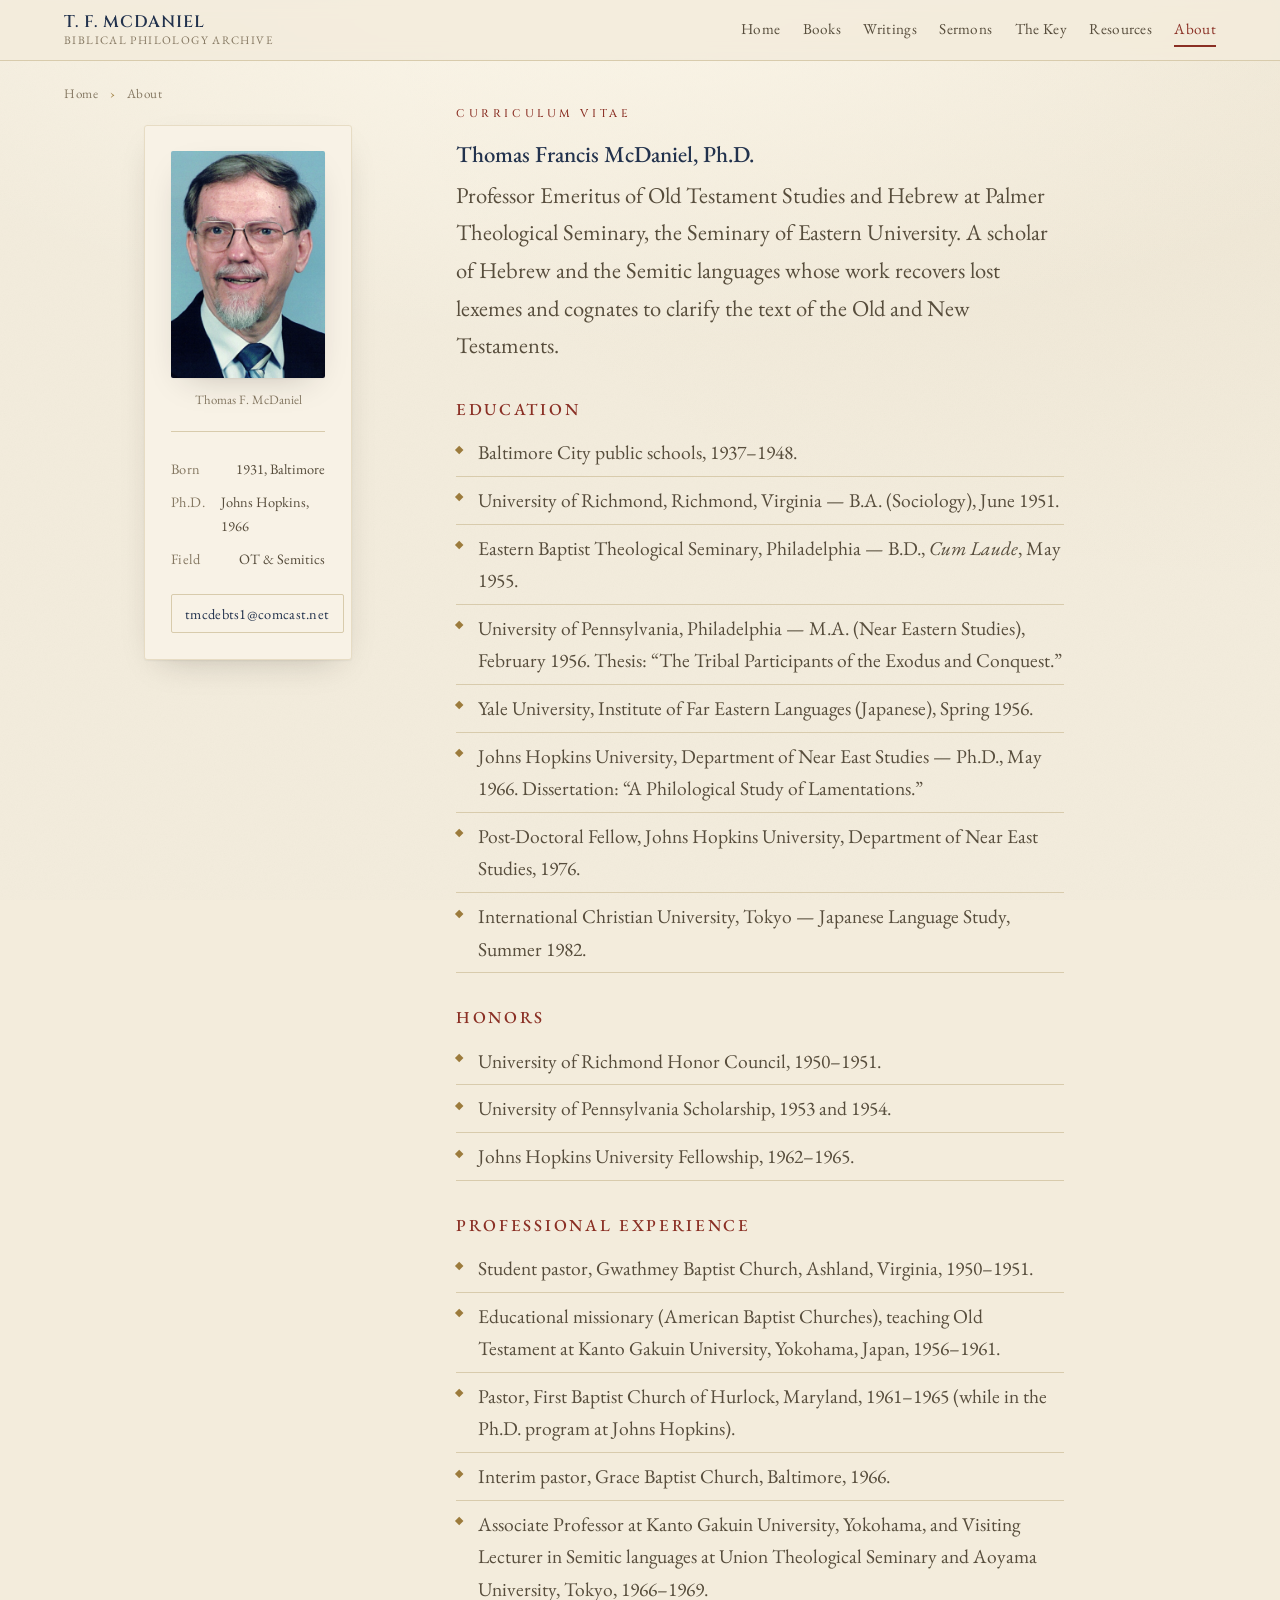
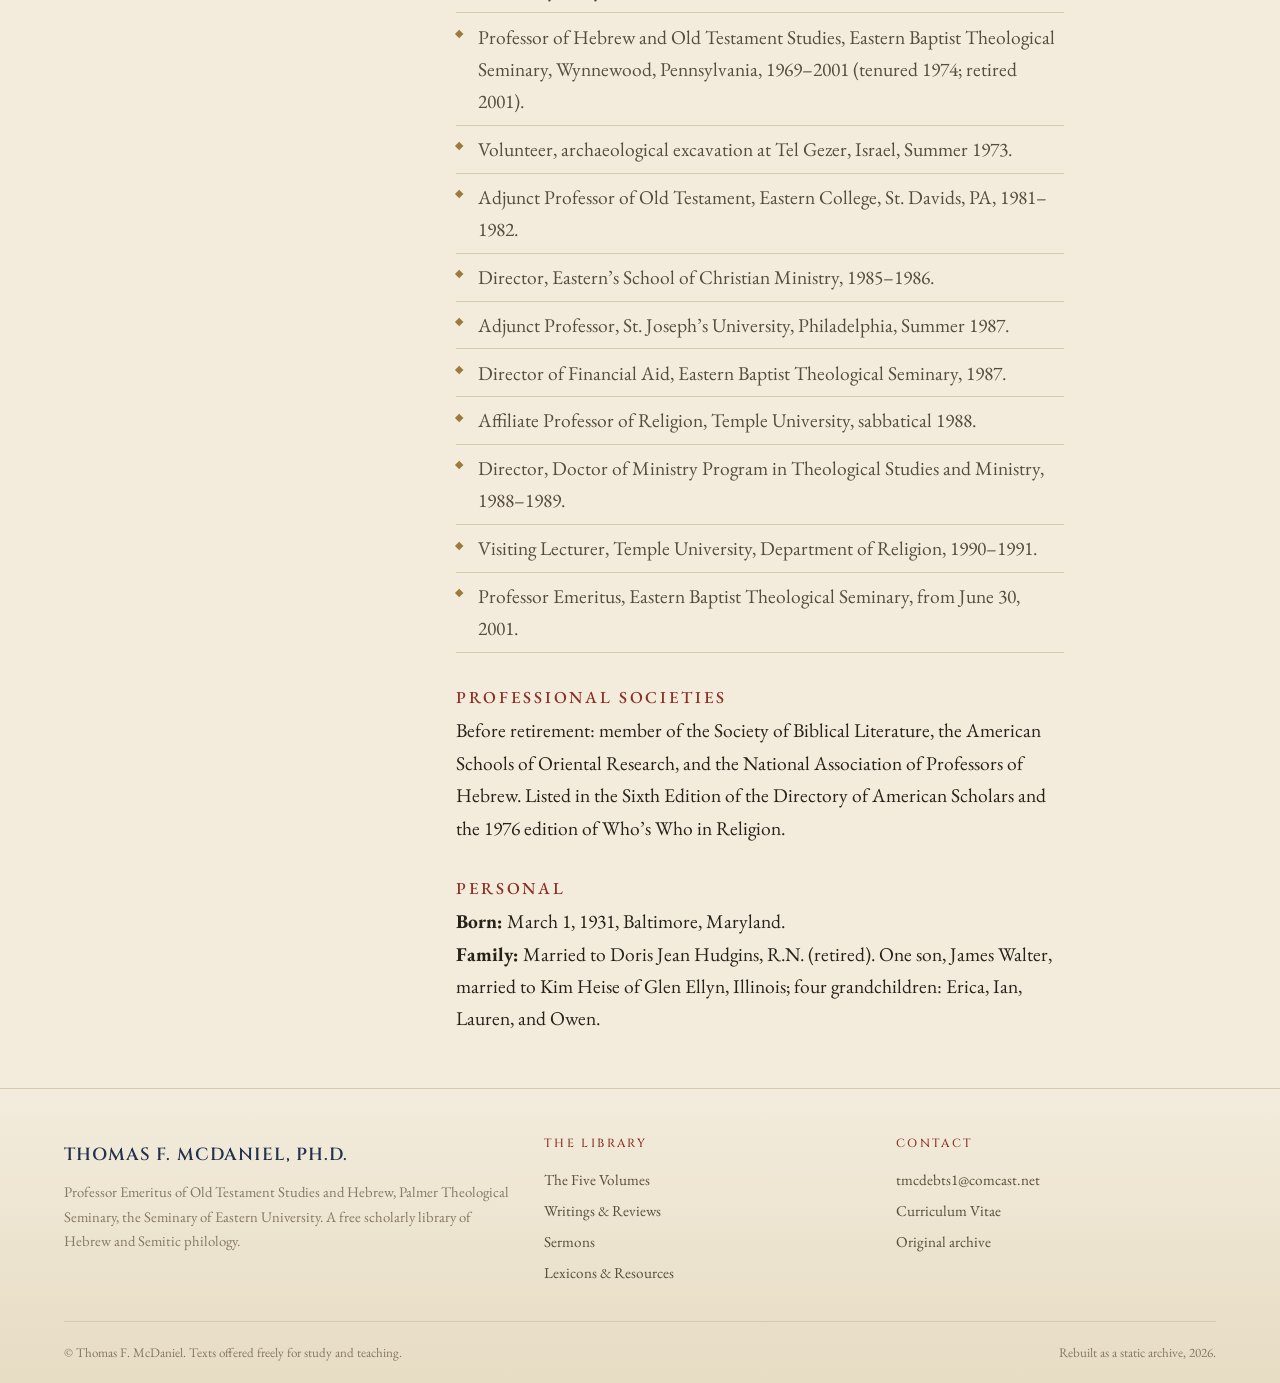
==== about/index.html @ 0de32535 "Rebuild the Thomas F. McDaniel archive as a static GitHub Pages site Clean, responsive, SEO-optimize" ====
<!DOCTYPE html>
<html lang="en">
<head>
  <meta charset="utf-8">
  <meta name="viewport" content="width=device-width, initial-scale=1">
  <title>About — Thomas F. McDaniel, Ph.D. (Curriculum Vitae)</title>
  <meta name="description" content="Curriculum vitae of Thomas F. McDaniel, Ph.D. (Johns Hopkins, 1966): Professor Emeritus of Old Testament and Hebrew at Palmer Theological Seminary; missionary in Japan; scholar of Semitic philology.">
  <meta name="author" content="Thomas F. McDaniel, Ph.D.">
  <link rel="canonical" href="https://werth-code.github.io/tmcdaniel/about/">
  <meta name="theme-color" content="#f3ecdc">
  <meta property="og:type" content="profile">
  <meta property="og:site_name" content="The Thomas F. McDaniel Archive">
  <meta property="og:title" content="About — Thomas F. McDaniel, Ph.D. (Curriculum Vitae)">
  <meta property="og:description" content="Curriculum vitae of Thomas F. McDaniel, Ph.D. (Johns Hopkins, 1966): Professor Emeritus of Old Testament and Hebrew at Palmer Theological Seminary; missionary in Japan; scholar of Semitic philology.">
  <meta property="og:url" content="https://werth-code.github.io/tmcdaniel/about/">
  <meta property="og:image" content="https://werth-code.github.io/tmcdaniel/assets/img/mcdaniel-1990.jpg">
  <meta name="twitter:card" content="summary_large_image">
  <meta name="twitter:title" content="About — Thomas F. McDaniel, Ph.D. (Curriculum Vitae)">
  <meta name="twitter:description" content="Curriculum vitae of Thomas F. McDaniel, Ph.D. (Johns Hopkins, 1966): Professor Emeritus of Old Testament and Hebrew at Palmer Theological Seminary; missionary in Japan; scholar of Semitic philology.">
  <meta name="twitter:image" content="https://werth-code.github.io/tmcdaniel/assets/img/mcdaniel-1990.jpg">
  <link rel="preconnect" href="https://fonts.googleapis.com">
  <link rel="preconnect" href="https://fonts.gstatic.com" crossorigin>
  <link rel="stylesheet" href="../assets/css/site.css">
  <script type="application/ld+json">{"@context":"https://schema.org","@type":"ProfilePage","mainEntity":{"@type":"Person","name":"Thomas F. McDaniel","honorificSuffix":"Ph.D.","jobTitle":"Professor Emeritus of Old Testament Studies and Hebrew","birthDate":"1931-03-01","birthPlace":"Baltimore, Maryland","alumniOf":["University of Richmond","University of Pennsylvania","Johns Hopkins University","Eastern Baptist Theological Seminary"],"worksFor":{"@type":"CollegeOrUniversity","name":"Palmer Theological Seminary, the Seminary of Eastern University"},"knowsAbout":["Hebrew Bible","Old Testament philology","Semitic languages","Aramaic","Syriac","Arabic","Biblical interpretation"],"email":"mailto:tmcdebts1@comcast.net","url":"https://werth-code.github.io/tmcdaniel/about/"}}</script>
</head>
<body>
  <header class="masthead">
    <div class="wrap masthead__inner">
      <a class="brand" href="../">
        <span class="brand__name">T. F. McDaniel</span>
        <span class="brand__sub">Biblical Philology Archive</span>
      </a>
      <button class="nav__toggle" aria-expanded="false" aria-controls="nav" onclick="var n=document.getElementById('nav');var o=n.classList.toggle('open');this.setAttribute('aria-expanded',o)">Menu</button>
      <nav class="nav" id="nav" aria-label="Primary">
        <a href="../">Home</a>
        <a href="../books/">Books</a>
        <a href="../writings/">Writings</a>
        <a href="../sermons/">Sermons</a>
        <a href="../key/">The Key</a>
        <a href="../resources/">Resources</a>
        <a href="../about/" aria-current="page">About</a>
      </nav>
    </div>
  </header>
  <main id="main">
<nav class="wrap crumbs" aria-label="Breadcrumb"><a href="../">Home</a> <span aria-hidden="true">&rsaquo;</span> About</nav>
  <section class="wrap">
    <div class="book">
      <aside class="book__aside">
        <figure class="book__cover" style="text-align:center">
          <img src="../assets/img/mcdaniel-1990.jpg" alt="Thomas F. McDaniel" style="border-radius:2px;box-shadow:var(--shadow);filter:sepia(.12) saturate(.92)">
          <figcaption class="muted" style="font-size:.8rem;margin-top:.7rem">Thomas F. McDaniel</figcaption>
          <ul class="book__facts" style="text-align:left">
            <li><span>Born</span><span>1931, Baltimore</span></li>
            <li><span>Ph.D.</span><span>Johns Hopkins, 1966</span></li>
            <li><span>Field</span><span>OT &amp; Semitics</span></li>
          </ul>
          <div class="btn-row" style="margin-top:1.2rem"><a class="btn btn--ghost btn--sm" href="mailto:tmcdebts1@comcast.net">tmcdebts1@comcast.net</a></div>
        </figure>
      </aside>
      <article class="prose">
        <p class="eyebrow">Curriculum Vitae</p>
        <h1>Thomas Francis McDaniel, Ph.D.</h1>
        <p class="lede">Professor Emeritus of Old Testament Studies and Hebrew at Palmer Theological Seminary, the Seminary of Eastern University. A scholar of Hebrew and the Semitic languages whose work recovers lost lexemes and cognates to clarify the text of the Old and New Testaments.</p>
        <h3>Education</h3>
        <ul class="cv-list">
          <li>Baltimore City public schools, 1937–1948.</li>
          <li>University of Richmond, Richmond, Virginia — B.A. (Sociology), June 1951.</li>
          <li>Eastern Baptist Theological Seminary, Philadelphia — B.D., <em>Cum Laude</em>, May 1955.</li>
          <li>University of Pennsylvania, Philadelphia — M.A. (Near Eastern Studies), February 1956. Thesis: “The Tribal Participants of the Exodus and Conquest.”</li>
          <li>Yale University, Institute of Far Eastern Languages (Japanese), Spring 1956.</li>
          <li>Johns Hopkins University, Department of Near East Studies — Ph.D., May 1966. Dissertation: “A Philological Study of Lamentations.”</li>
          <li>Post-Doctoral Fellow, Johns Hopkins University, Department of Near East Studies, 1976.</li>
          <li>International Christian University, Tokyo — Japanese Language Study, Summer 1982.</li>
        </ul>
        <h3>Honors</h3>
        <ul class="cv-list">
          <li>University of Richmond Honor Council, 1950–1951.</li>
          <li>University of Pennsylvania Scholarship, 1953 and 1954.</li>
          <li>Johns Hopkins University Fellowship, 1962–1965.</li>
        </ul>
        <h3>Professional Experience</h3>
        <ul class="cv-list">
          <li>Student pastor, Gwathmey Baptist Church, Ashland, Virginia, 1950–1951.</li>
          <li>Educational missionary (American Baptist Churches), teaching Old Testament at Kanto Gakuin University, Yokohama, Japan, 1956–1961.</li>
          <li>Pastor, First Baptist Church of Hurlock, Maryland, 1961–1965 (while in the Ph.D. program at Johns Hopkins).</li>
          <li>Interim pastor, Grace Baptist Church, Baltimore, 1966.</li>
          <li>Associate Professor at Kanto Gakuin University, Yokohama, and Visiting Lecturer in Semitic languages at Union Theological Seminary and Aoyama University, Tokyo, 1966–1969.</li>
          <li>Professor of Hebrew and Old Testament Studies, Eastern Baptist Theological Seminary, Wynnewood, Pennsylvania, 1969–2001 (tenured 1974; retired 2001).</li>
          <li>Volunteer, archaeological excavation at Tel Gezer, Israel, Summer 1973.</li>
          <li>Adjunct Professor of Old Testament, Eastern College, St. Davids, PA, 1981–1982.</li>
          <li>Director, Eastern’s School of Christian Ministry, 1985–1986.</li>
          <li>Adjunct Professor, St. Joseph’s University, Philadelphia, Summer 1987.</li>
          <li>Director of Financial Aid, Eastern Baptist Theological Seminary, 1987.</li>
          <li>Affiliate Professor of Religion, Temple University, sabbatical 1988.</li>
          <li>Director, Doctor of Ministry Program in Theological Studies and Ministry, 1988–1989.</li>
          <li>Visiting Lecturer, Temple University, Department of Religion, 1990–1991.</li>
          <li>Professor Emeritus, Eastern Baptist Theological Seminary, from June 30, 2001.</li>
        </ul>
        <h3>Professional Societies</h3>
        <p>Before retirement: member of the Society of Biblical Literature, the American Schools of Oriental Research, and the National Association of Professors of Hebrew. Listed in the Sixth Edition of the Directory of American Scholars and the 1976 edition of Who’s Who in Religion.</p>
        <h3>Personal</h3>
        <p><strong>Born:</strong> March 1, 1931, Baltimore, Maryland.<br><strong>Family:</strong> Married to Doris Jean Hudgins, R.N. (retired). One son, James Walter, married to Kim Heise of Glen Ellyn, Illinois; four grandchildren: Erica, Ian, Lauren, and Owen.</p>
      </article>
    </div>
  </section>
  </main>
  <footer class="foot">
    <div class="wrap foot__inner">
      <div class="foot__brand">
        <span class="brand__name">Thomas F. McDaniel, Ph.D.</span>
        <p class="muted" style="margin:.6rem 0 0;font-size:.92rem">Professor Emeritus of Old Testament Studies and Hebrew, Palmer Theological Seminary, the Seminary of Eastern University. A free scholarly library of Hebrew and Semitic philology.</p>
      </div>
      <div>
        <h4>The Library</h4>
        <a href="../books/">The Five Volumes</a>
        <a href="../writings/">Writings &amp; Reviews</a>
        <a href="../sermons/">Sermons</a>
        <a href="../resources/">Lexicons &amp; Resources</a>
      </div>
      <div>
        <h4>Contact</h4>
        <a href="mailto:tmcdebts1@comcast.net">tmcdebts1@comcast.net</a>
        <a href="../about/">Curriculum Vitae</a>
        <a href="https://tmcdaniel.palmerseminary.edu" rel="nofollow">Original archive</a>
      </div>
    </div>
    <div class="wrap foot__legal">
      <span>&copy; Thomas F. McDaniel. Texts offered freely for study and teaching.</span>
      <span>Rebuilt as a static archive, 2026.</span>
    </div>
  </footer>
</body>
</html>
---- assets/css/site.css ----
/* ============================================================================
   The Thomas F. McDaniel Archive — "scholar's manuscript"
   Parchment ground · Cinzel inscriptional caps · EB Garamond reading face
   Oxblood rubrication · antique-gold hairlines
   ========================================================================== */

@import url('https://fonts.googleapis.com/css2?family=Cinzel:wght@400;500;600&family=EB+Garamond:ital,wght@0,400;0,500;0,600;1,400;1,500&display=swap');

:root{
  --paper:#f3ecdc;          /* aged parchment ground            */
  --paper-2:#f8f2e6;        /* lighter card surface             */
  --paper-edge:#e7dcc4;     /* subtle panel / border fill       */
  --ink:#262119;            /* warm near-black body text        */
  --ink-soft:#574d3c;       /* secondary text                   */
  --ink-faint:#857862;      /* meta / captions                  */
  --indigo:#22324d;         /* iron-gall ink — headings/masthead*/
  --indigo-deep:#1a2740;
  --rubric:#8a2f24;         /* oxblood — links, marks, accents  */
  --rubric-deep:#6f241c;
  --gold:#9c7b3c;           /* antique gold — hairlines/details */
  --gold-soft:#bfa066;
  --rule:#d8cbac;           /* hairline color                   */

  --measure:38rem;          /* reading width                    */
  --shadow:0 1px 2px rgba(38,33,25,.06), 0 12px 34px -16px rgba(38,33,25,.28);
  --shadow-lift:0 2px 4px rgba(38,33,25,.08), 0 22px 48px -18px rgba(38,33,25,.38);

  --serif:'EB Garamond', Georgia, 'Times New Roman', serif;
  --display:'Cinzel', 'EB Garamond', Georgia, serif;
}

/* ---- reset ---------------------------------------------------------------- */
*,*::before,*::after{box-sizing:border-box}
html{-webkit-text-size-adjust:100%}
body{
  margin:0;
  font-family:var(--serif);
  font-size:clamp(1.06rem,.98rem + .35vw,1.22rem);
  line-height:1.66;
  color:var(--ink);
  background-color:var(--paper);
  /* layered atmosphere: warm vignette + faint paper grain */
  background-image:
    radial-gradient(120% 80% at 50% -10%, rgba(255,250,238,.85), rgba(243,236,220,0) 60%),
    radial-gradient(130% 120% at 100% 0%, rgba(156,123,60,.06), rgba(243,236,220,0) 55%),
    url("data:image/svg+xml,%3Csvg xmlns='http://www.w3.org/2000/svg' width='220' height='220'%3E%3Cfilter id='n'%3E%3CfeTurbulence type='fractalNoise' baseFrequency='0.85' numOctaves='2' stitchTiles='stitch'/%3E%3CfeColorMatrix type='saturate' values='0'/%3E%3C/filter%3E%3Crect width='100%25' height='100%25' filter='url(%23n)' opacity='0.045'/%3E%3C/svg%3E");
  background-attachment:fixed,fixed,fixed;
  text-rendering:optimizeLegibility;
  -webkit-font-smoothing:antialiased;
  overflow-wrap:break-word;
}
img{max-width:100%;height:auto;display:block}
a{color:var(--rubric);text-decoration:none}

/* ---- typographic rhythm -------------------------------------------------- */
h1,h2,h3,h4{font-weight:500;line-height:1.16;color:var(--indigo);margin:0 0 .4em}
h2,h3,h4{font-family:var(--serif)}
p{margin:0 0 1.1em}
em,i{font-style:italic}

.eyebrow{
  font-family:var(--display);
  font-weight:500;
  text-transform:uppercase;
  letter-spacing:.32em;
  font-size:.7rem;
  color:var(--rubric);
  margin:0 0 1.1rem;
}
.lede{font-size:1.16em;color:var(--ink-soft)}
.muted{color:var(--ink-faint)}

/* hebrew/greek inline runs keep a comfortable size */
.script{font-size:1.05em}

/* ---- layout -------------------------------------------------------------- */
.wrap{width:100%;max-width:72rem;margin:0 auto;padding:0 clamp(1.1rem,4vw,2.5rem)}
.narrow{max-width:52rem}
section{padding:clamp(3rem,7vw,5.5rem) 0}
.rule{border:0;height:1px;background:var(--rule);margin:0}
.section-head{margin-bottom:2.2rem}
.section-head h2{font-size:clamp(1.7rem,1.3rem + 1.6vw,2.5rem)}

/* ornamental divider (gold diamond between rules) */
.ornament{display:flex;align-items:center;gap:1rem;color:var(--gold);margin:0 auto}
.ornament::before,.ornament::after{content:"";height:1px;background:var(--rule);flex:1}
.ornament span{font-size:.8rem;letter-spacing:.2em}

/* ---- masthead / nav ------------------------------------------------------ */
.masthead{
  position:sticky;top:0;z-index:40;
  background:rgba(243,236,220,.86);
  backdrop-filter:saturate(140%) blur(8px);
  -webkit-backdrop-filter:saturate(140%) blur(8px);
  border-bottom:1px solid var(--rule);
}
.masthead__inner{display:flex;align-items:center;justify-content:space-between;gap:1.2rem;padding:.85rem 0}
.brand{display:flex;flex-direction:column;line-height:1.05;color:var(--indigo)}
.brand__name{font-family:var(--display);font-weight:600;letter-spacing:.06em;font-size:1.04rem;text-transform:uppercase}
.brand__sub{font-size:.72rem;letter-spacing:.12em;color:var(--ink-faint);text-transform:uppercase;margin-top:.2rem}
.nav{display:flex;align-items:center;gap:1.4rem}
.nav a{
  color:var(--ink-soft);font-size:.95rem;letter-spacing:.02em;
  padding:.15rem 0;position:relative;
}
.nav a::after{
  content:"";position:absolute;left:0;right:100%;bottom:-2px;height:1.5px;
  background:var(--rubric);transition:right .28s ease;
}
.nav a:hover,.nav a[aria-current="page"]{color:var(--rubric)}
.nav a:hover::after,.nav a[aria-current="page"]::after{right:0}
.nav__toggle{display:none}

/* ---- hero ---------------------------------------------------------------- */
.hero{position:relative;padding:clamp(3rem,8vw,6.5rem) 0 clamp(2.5rem,6vw,4rem)}
.hero__grid{display:grid;grid-template-columns:1.5fr .9fr;gap:clamp(2rem,5vw,4rem);align-items:center}
.hero h1{
  font-family:var(--display);font-weight:600;
  font-size:clamp(2.2rem,1.4rem + 4vw,4.1rem);
  letter-spacing:.01em;line-height:1.04;color:var(--indigo-deep);
  margin:0 0 .5em;
}
.hero h1 .sm{display:block;font-size:.34em;letter-spacing:.34em;color:var(--rubric);margin-bottom:.9rem;text-transform:uppercase}
.hero__role{font-size:1.18em;color:var(--ink-soft);font-style:italic;margin-bottom:1.4rem}
.hero__portrait{position:relative}
.hero__portrait img{
  width:100%;border-radius:2px;
  box-shadow:var(--shadow-lift);
  filter:sepia(.12) saturate(.92);
  border:1px solid var(--paper-edge);
}
.hero__portrait figcaption{font-size:.78rem;color:var(--ink-faint);text-align:center;margin-top:.6rem;letter-spacing:.04em}
.hero__frame{position:absolute;inset:-.7rem;border:1px solid var(--gold-soft);border-radius:3px;pointer-events:none;opacity:.6}

/* multiscript banner */
.scripts{display:flex;flex-wrap:wrap;gap:1.4rem 2rem;align-items:center;justify-content:center;padding:1.4rem 0;opacity:.9}
.scripts img{height:1.5rem;width:auto;opacity:.78;filter:sepia(.3) brightness(.4) saturate(1.6)}

/* ---- buttons ------------------------------------------------------------- */
.btn{
  display:inline-flex;align-items:center;gap:.5rem;
  font-family:var(--serif);font-size:1rem;letter-spacing:.02em;
  padding:.6rem 1.25rem;border-radius:2px;cursor:pointer;
  transition:transform .18s ease, background .2s ease, color .2s ease, box-shadow .2s ease;
}
.btn--primary{background:var(--rubric);color:#f8f2e6;border:1px solid var(--rubric-deep)}
.btn--primary:hover{background:var(--rubric-deep);transform:translateY(-1px);box-shadow:var(--shadow)}
.btn--ghost{background:transparent;color:var(--indigo);border:1px solid var(--rule)}
.btn--ghost:hover{border-color:var(--rubric);color:var(--rubric)}
.btn--sm{padding:.4rem .85rem;font-size:.9rem}
.btn-row{display:flex;flex-wrap:wrap;gap:.7rem;margin-top:1.5rem}

/* inline read link with drawn underline */
.ilink{color:var(--rubric);background-image:linear-gradient(var(--gold-soft),var(--gold-soft));background-size:0 1px;background-position:0 100%;background-repeat:no-repeat;transition:background-size .3s ease}
.ilink:hover{background-size:100% 1px}

/* ---- volumes grid -------------------------------------------------------- */
.volumes{display:grid;grid-template-columns:repeat(auto-fill,minmax(17rem,1fr));gap:1.4rem}
.vcard{
  position:relative;display:flex;flex-direction:column;
  background:var(--paper-2);border:1px solid var(--paper-edge);border-radius:3px;
  padding:1.6rem 1.5rem 1.4rem;box-shadow:var(--shadow);
  transition:transform .22s ease, box-shadow .22s ease, border-color .22s ease;
  overflow:hidden;
}
.vcard::before{content:"";position:absolute;left:0;top:0;bottom:0;width:4px;background:linear-gradient(var(--rubric),var(--rubric-deep))}
.vcard:hover{transform:translateY(-3px);box-shadow:var(--shadow-lift);border-color:var(--gold-soft)}
.vcard__no{font-family:var(--display);font-size:.7rem;letter-spacing:.3em;text-transform:uppercase;color:var(--rubric)}
.vcard__title{font-size:1.32rem;line-height:1.18;margin:.5rem 0 .4rem;color:var(--indigo)}
.vcard__meta{font-size:.82rem;color:var(--ink-faint);letter-spacing:.04em;margin-bottom:.8rem}
.vcard__blurb{font-size:.98rem;color:var(--ink-soft);margin-bottom:1.1rem;flex:1}
.vcard__links{display:flex;gap:.5rem;flex-wrap:wrap}

/* ---- book page ----------------------------------------------------------- */
.book{display:grid;grid-template-columns:18rem 1fr;gap:clamp(2rem,5vw,4rem);align-items:start}
.book__aside{position:sticky;top:5.2rem}
.book__cover{background:var(--paper-2);border:1px solid var(--paper-edge);border-radius:3px;padding:1.6rem;box-shadow:var(--shadow);text-align:center}
.book__cover .vcard__no{display:block;margin-bottom:.6rem}
.book__cover h1{font-size:1.55rem;color:var(--indigo)}
.book__facts{list-style:none;margin:1.3rem 0 0;padding:1.3rem 0 0;border-top:1px solid var(--rule);font-size:.9rem}
.book__facts li{display:flex;justify-content:space-between;gap:1rem;padding:.28rem 0;color:var(--ink-soft)}
.book__facts li span:first-child{color:var(--ink-faint);letter-spacing:.04em}
.book__intro{max-width:var(--measure)}
.book__intro .lede{font-size:1.22em}

/* table of contents */
.toc{margin-top:2rem}
.toc h2{font-size:1.05rem;text-transform:uppercase;letter-spacing:.18em;color:var(--ink-faint);font-weight:500;margin-bottom:.4rem}
.toc__list{list-style:none;margin:0;padding:0;border-top:1px solid var(--rule)}
.toc__item{display:flex;align-items:baseline;gap:1rem;padding:.72rem 0;border-bottom:1px solid var(--rule);transition:padding-left .2s ease}
.toc__item:hover{padding-left:.4rem}
.toc__num{flex:0 0 2.4rem;font-family:var(--display);color:var(--rubric);font-size:.95rem;text-align:right;letter-spacing:.02em}
.toc__item.is-front .toc__num{color:var(--gold);font-size:.78rem}
.toc__link{color:var(--ink);flex:1;line-height:1.35}
.toc__link:hover{color:var(--rubric)}
.toc__sub{display:block;margin-top:.2rem}
.toc__sub a{font-size:.82rem;color:var(--ink-faint);margin-right:.9rem}
.toc__sub a:hover{color:var(--rubric)}
.toc__pdf{flex:0 0 auto;font-size:.74rem;letter-spacing:.12em;text-transform:uppercase;color:var(--ink-faint);opacity:0;transition:opacity .2s ease}
.toc__item:hover .toc__pdf{opacity:1}

/* generic apparatus list (bibliographies, indices, extras) */
.apparatus{margin-top:2.2rem}
.apparatus h2{font-size:1.05rem;text-transform:uppercase;letter-spacing:.18em;color:var(--ink-faint);font-weight:500}
.chiplist{display:flex;flex-wrap:wrap;gap:.55rem;margin-top:.8rem}
.chip{display:inline-flex;align-items:center;gap:.4rem;font-size:.88rem;padding:.34rem .8rem;border:1px solid var(--rule);border-radius:2px;background:var(--paper-2);color:var(--ink-soft)}
.chip:hover{border-color:var(--rubric);color:var(--rubric)}

/* ---- chronological / index lists (writings, sermons) --------------------- */
.entries{list-style:none;margin:0;padding:0;max-width:54rem}
.entry{display:grid;grid-template-columns:5rem 1fr;gap:1.4rem;padding:1rem 0;border-bottom:1px solid var(--rule);align-items:baseline}
.entry__year{font-family:var(--display);color:var(--rubric);font-size:.92rem;letter-spacing:.06em}
.entry__title{color:var(--ink);line-height:1.4}
.entry__title a{color:var(--ink)}
.entry__title a:hover{color:var(--rubric)}
.entry__where{display:block;color:var(--ink-faint);font-size:.9rem;font-style:italic;margin-top:.15rem}
.tag{display:inline-block;font-size:.66rem;letter-spacing:.14em;text-transform:uppercase;color:var(--ink-faint);border:1px solid var(--rule);border-radius:2px;padding:.05rem .4rem;margin-left:.5rem;vertical-align:.08em}
.tag--ext{color:var(--gold);border-color:var(--gold-soft)}

/* ---- resources cards ----------------------------------------------------- */
.cards{display:grid;grid-template-columns:repeat(auto-fill,minmax(18rem,1fr));gap:1.2rem}
.rcard{display:block;background:var(--paper-2);border:1px solid var(--paper-edge);border-radius:3px;padding:1.3rem 1.4rem;box-shadow:var(--shadow);transition:transform .2s ease,box-shadow .2s ease,border-color .2s ease}
.rcard:hover{transform:translateY(-2px);box-shadow:var(--shadow-lift);border-color:var(--gold-soft)}
.rcard h3{font-size:1.12rem;color:var(--indigo);margin-bottom:.35rem}
.rcard p{font-size:.92rem;color:var(--ink-soft);margin:0}
.rcard__cue{display:inline-block;margin-top:.7rem;font-size:.74rem;letter-spacing:.14em;text-transform:uppercase;color:var(--rubric)}

/* ---- prose / CV / essay -------------------------------------------------- */
.prose{max-width:var(--measure)}
.prose h2{font-size:1.5rem;margin-top:2.4rem;color:var(--indigo)}
.prose h3{font-size:1.05rem;text-transform:uppercase;letter-spacing:.16em;color:var(--rubric);font-weight:500;margin-top:2.2rem}
.cv-list{list-style:none;margin:.6rem 0 0;padding:0}
.cv-list li{position:relative;padding:.45rem 0 .45rem 1.4rem;border-bottom:1px solid var(--rule);color:var(--ink-soft)}
.cv-list li::before{content:"";position:absolute;left:0;top:1.1rem;width:.4rem;height:.4rem;background:var(--gold);transform:rotate(45deg)}

/* drop-cap rubricated initial */
.dropcap::first-letter{
  font-family:var(--display);font-weight:600;
  float:left;font-size:3.6em;line-height:.74;
  padding:.06em .12em 0 0;color:var(--rubric);
}
.epigraph{border-left:2px solid var(--gold-soft);padding:.2rem 0 .2rem 1.4rem;margin:0 0 2rem;font-style:italic;color:var(--ink-soft)}
.epigraph cite{display:block;font-style:normal;font-family:var(--display);font-size:.74rem;letter-spacing:.2em;text-transform:uppercase;color:var(--rubric);margin-top:.7rem}

/* ---- callout / contact --------------------------------------------------- */
.callout{background:var(--paper-2);border:1px solid var(--paper-edge);border-left:4px solid var(--rubric);border-radius:3px;padding:1.6rem 1.8rem;box-shadow:var(--shadow)}

/* ---- footer -------------------------------------------------------------- */
.foot{border-top:1px solid var(--rule);background:linear-gradient(var(--paper),var(--paper-edge));margin-top:2rem}
.foot__inner{display:grid;grid-template-columns:1.4fr 1fr 1fr;gap:2rem;padding:3rem 0 2rem}
.foot h4{font-family:var(--display);font-size:.74rem;letter-spacing:.2em;text-transform:uppercase;color:var(--rubric);margin-bottom:.9rem}
.foot a{color:var(--ink-soft);display:block;padding:.18rem 0;font-size:.95rem}
.foot a:hover{color:var(--rubric)}
.foot__brand .brand__name{color:var(--indigo);font-size:1.1rem}
.foot__legal{border-top:1px solid var(--rule);padding:1.2rem 0;font-size:.82rem;color:var(--ink-faint);display:flex;justify-content:space-between;flex-wrap:wrap;gap:.6rem}

/* ---- breadcrumb ---------------------------------------------------------- */
.crumbs{font-size:.82rem;letter-spacing:.04em;color:var(--ink-faint);padding:1.4rem 0 0}
.crumbs a{color:var(--ink-faint)}
.crumbs a:hover{color:var(--rubric)}
.crumbs span{margin:0 .5rem;color:var(--gold)}

/* ---- entrance animation -------------------------------------------------- */
@keyframes rise{from{opacity:0;transform:translateY(14px)}to{opacity:1;transform:none}}
.reveal{opacity:0;animation:rise .8s cubic-bezier(.2,.7,.2,1) forwards}
.reveal.d1{animation-delay:.08s}
.reveal.d2{animation-delay:.18s}
.reveal.d3{animation-delay:.30s}
.reveal.d4{animation-delay:.42s}

/* ---- responsive ---------------------------------------------------------- */
@media (max-width:860px){
  .hero__grid{grid-template-columns:1fr}
  .hero__portrait{max-width:18rem;margin:0 auto}
  .book{grid-template-columns:1fr}
  .book__aside{position:static}
  .foot__inner{grid-template-columns:1fr 1fr}
}
@media (max-width:620px){
  .nav{
    position:fixed;inset:3.6rem 0 auto;flex-direction:column;align-items:flex-start;gap:0;
    background:var(--paper-2);border-bottom:1px solid var(--rule);padding:.5rem 1.4rem 1rem;
    box-shadow:var(--shadow);transform:translateY(-130%);transition:transform .3s ease;
  }
  .nav.open{transform:none}
  .nav a{width:100%;padding:.7rem 0;border-bottom:1px solid var(--rule)}
  .nav a::after{display:none}
  .nav__toggle{display:inline-flex;background:none;border:1px solid var(--rule);border-radius:2px;
    padding:.45rem .7rem;color:var(--indigo);font-family:var(--display);font-size:.7rem;letter-spacing:.2em;text-transform:uppercase;cursor:pointer}
  .entry{grid-template-columns:1fr;gap:.2rem}
  .entry__year{font-size:.8rem}
  .foot__inner{grid-template-columns:1fr}
}

/* ---- preferences --------------------------------------------------------- */
@media (prefers-reduced-motion:reduce){
  .reveal{opacity:1;animation:none}
  *{transition:none !important}
}
:focus-visible{outline:2px solid var(--rubric);outline-offset:3px;border-radius:2px}

@media print{
  .masthead,.foot,.btn-row,.nav__toggle{display:none}
  body{background:#fff;color:#000}
}
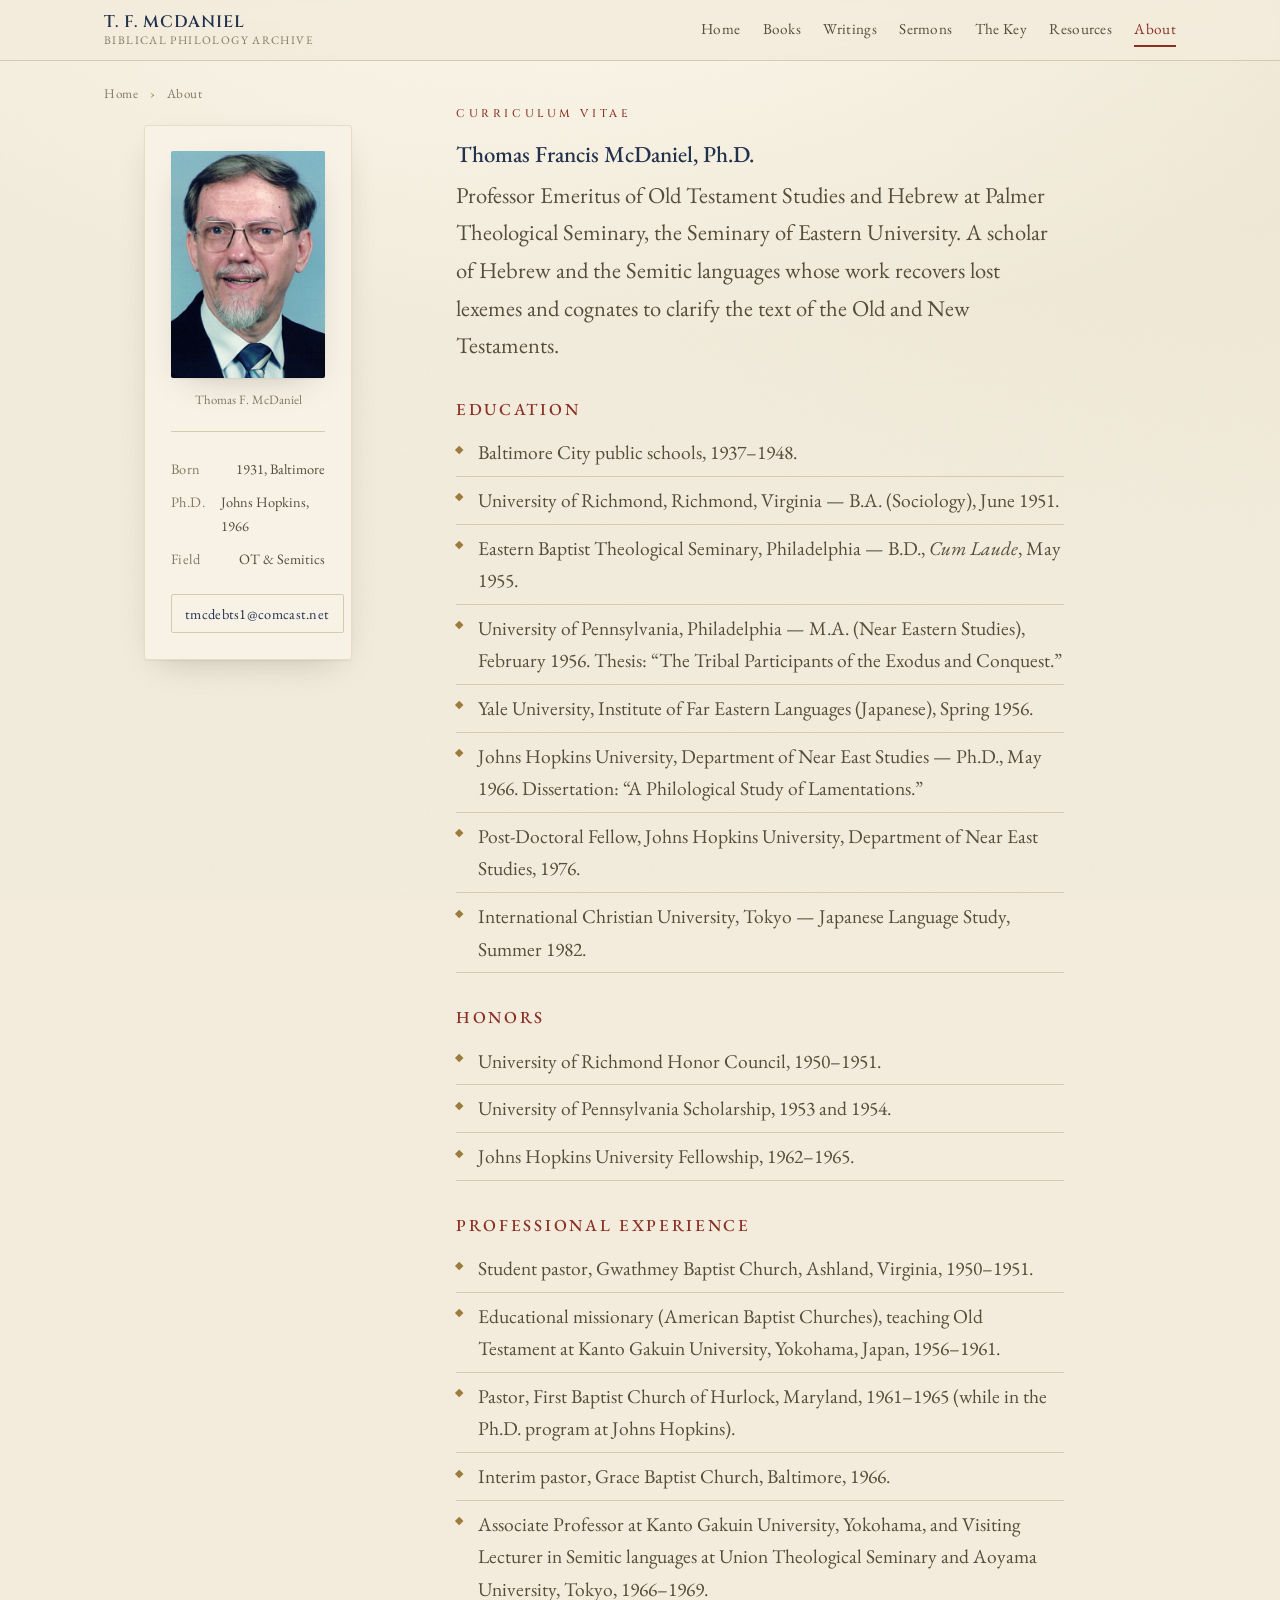
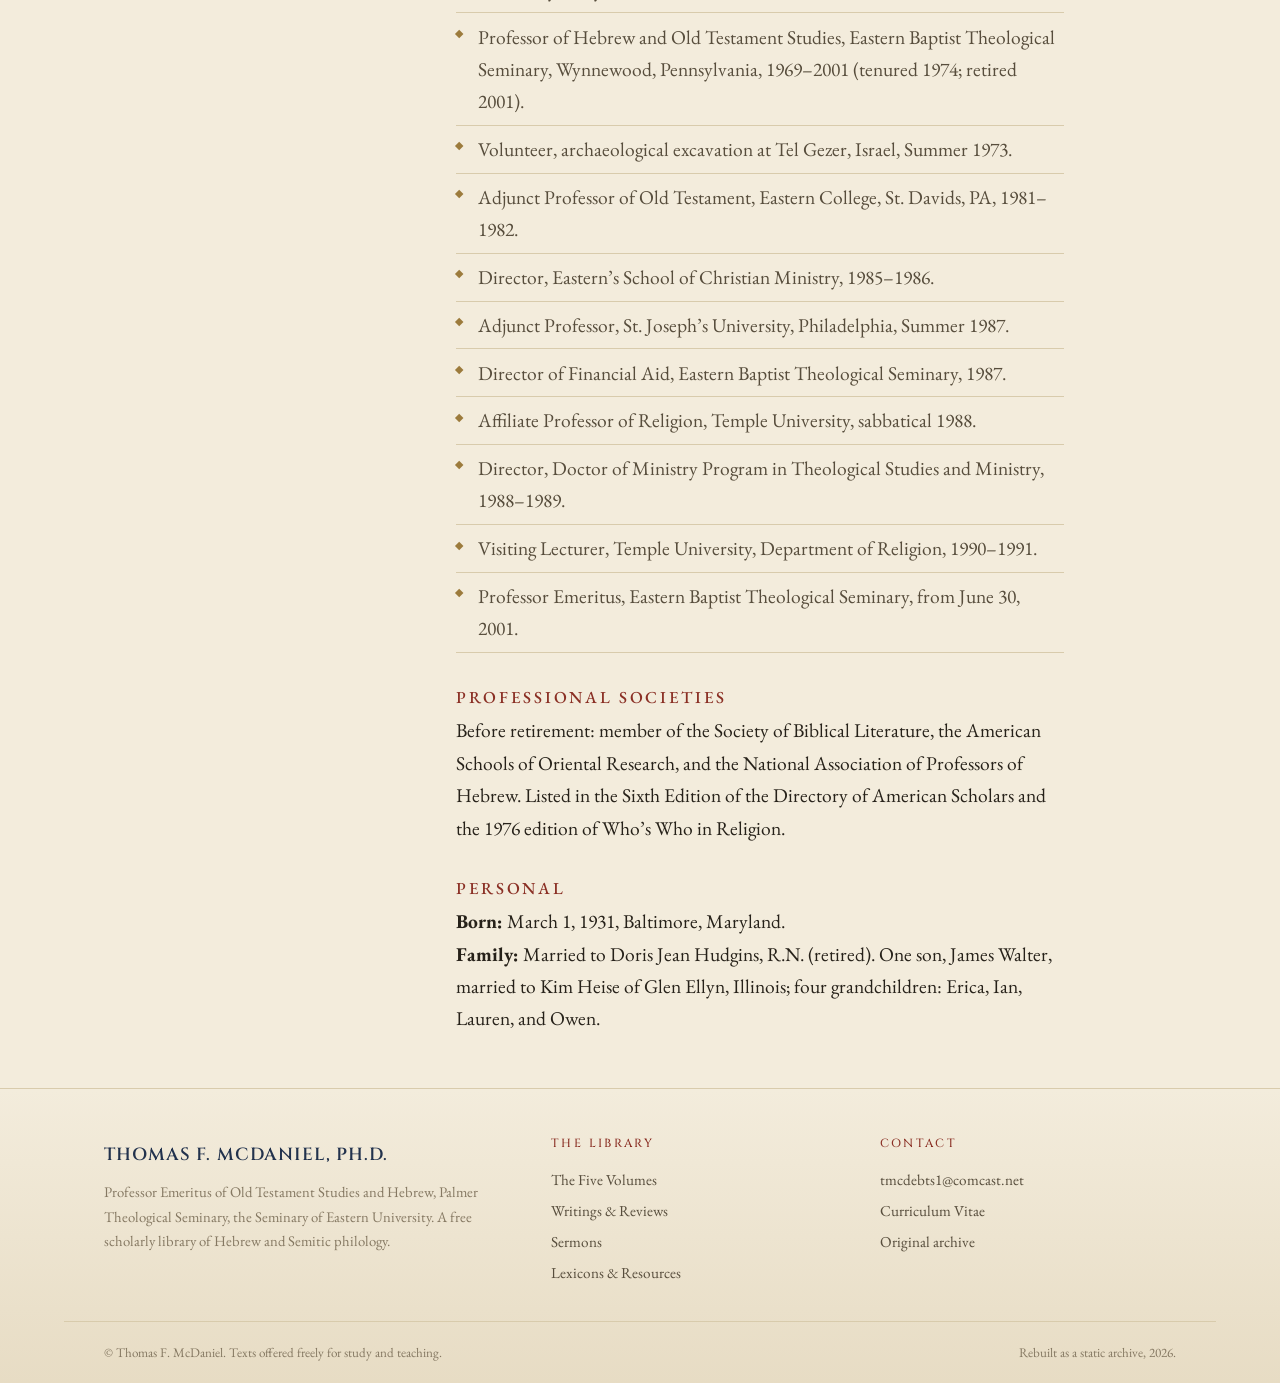
==== commit 508a8097: "Fix mobile padding: component padding shorthands were zeroing .wrap side padding Several rules shari" ====
--- a/about/index.html
+++ b/about/index.html
@@ -20,7 +20,7 @@
   <meta name="twitter:image" content="https://werth-code.github.io/tmcdaniel/assets/img/mcdaniel-1990.jpg">
   <link rel="preconnect" href="https://fonts.googleapis.com">
   <link rel="preconnect" href="https://fonts.gstatic.com" crossorigin>
-  <link rel="stylesheet" href="../assets/css/site.css">
+  <link rel="stylesheet" href="../assets/css/site.css?v=2">
   <script type="application/ld+json">{"@context":"https://schema.org","@type":"ProfilePage","mainEntity":{"@type":"Person","name":"Thomas F. McDaniel","honorificSuffix":"Ph.D.","jobTitle":"Professor Emeritus of Old Testament Studies and Hebrew","birthDate":"1931-03-01","birthPlace":"Baltimore, Maryland","alumniOf":["University of Richmond","University of Pennsylvania","Johns Hopkins University","Eastern Baptist Theological Seminary"],"worksFor":{"@type":"CollegeOrUniversity","name":"Palmer Theological Seminary, the Seminary of Eastern University"},"knowsAbout":["Hebrew Bible","Old Testament philology","Semitic languages","Aramaic","Syriac","Arabic","Biblical interpretation"],"email":"mailto:tmcdebts1@comcast.net","url":"https://werth-code.github.io/tmcdaniel/about/"}}</script>
 </head>
 <body>
--- a/assets/css/site.css
+++ b/assets/css/site.css
@@ -76,7 +76,7 @@
 /* ---- layout -------------------------------------------------------------- */
 .wrap{width:100%;max-width:72rem;margin:0 auto;padding:0 clamp(1.1rem,4vw,2.5rem)}
 .narrow{max-width:52rem}
-section{padding:clamp(3rem,7vw,5.5rem) 0}
+section{padding-top:clamp(3rem,7vw,5.5rem);padding-bottom:clamp(3rem,7vw,5.5rem)}
 .rule{border:0;height:1px;background:var(--rule);margin:0}
 .section-head{margin-bottom:2.2rem}
 .section-head h2{font-size:clamp(1.7rem,1.3rem + 1.6vw,2.5rem)}
@@ -94,7 +94,7 @@
   -webkit-backdrop-filter:saturate(140%) blur(8px);
   border-bottom:1px solid var(--rule);
 }
-.masthead__inner{display:flex;align-items:center;justify-content:space-between;gap:1.2rem;padding:.85rem 0}
+.masthead__inner{display:flex;align-items:center;justify-content:space-between;gap:1.2rem;padding-top:.85rem;padding-bottom:.85rem}
 .brand{display:flex;flex-direction:column;line-height:1.05;color:var(--indigo)}
 .brand__name{font-family:var(--display);font-weight:600;letter-spacing:.06em;font-size:1.04rem;text-transform:uppercase}
 .brand__sub{font-size:.72rem;letter-spacing:.12em;color:var(--ink-faint);text-transform:uppercase;margin-top:.2rem}
@@ -112,7 +112,7 @@
 .nav__toggle{display:none}
 
 /* ---- hero ---------------------------------------------------------------- */
-.hero{position:relative;padding:clamp(3rem,8vw,6.5rem) 0 clamp(2.5rem,6vw,4rem)}
+.hero{position:relative;padding-top:clamp(3rem,8vw,6.5rem);padding-bottom:clamp(2.5rem,6vw,4rem)}
 .hero__grid{display:grid;grid-template-columns:1.5fr .9fr;gap:clamp(2rem,5vw,4rem);align-items:center}
 .hero h1{
   font-family:var(--display);font-weight:600;
@@ -247,15 +247,15 @@
 
 /* ---- footer -------------------------------------------------------------- */
 .foot{border-top:1px solid var(--rule);background:linear-gradient(var(--paper),var(--paper-edge));margin-top:2rem}
-.foot__inner{display:grid;grid-template-columns:1.4fr 1fr 1fr;gap:2rem;padding:3rem 0 2rem}
+.foot__inner{display:grid;grid-template-columns:1.4fr 1fr 1fr;gap:2rem;padding-top:3rem;padding-bottom:2rem}
 .foot h4{font-family:var(--display);font-size:.74rem;letter-spacing:.2em;text-transform:uppercase;color:var(--rubric);margin-bottom:.9rem}
 .foot a{color:var(--ink-soft);display:block;padding:.18rem 0;font-size:.95rem}
 .foot a:hover{color:var(--rubric)}
 .foot__brand .brand__name{color:var(--indigo);font-size:1.1rem}
-.foot__legal{border-top:1px solid var(--rule);padding:1.2rem 0;font-size:.82rem;color:var(--ink-faint);display:flex;justify-content:space-between;flex-wrap:wrap;gap:.6rem}
+.foot__legal{border-top:1px solid var(--rule);padding-top:1.2rem;padding-bottom:1.2rem;font-size:.82rem;color:var(--ink-faint);display:flex;justify-content:space-between;flex-wrap:wrap;gap:.6rem}
 
 /* ---- breadcrumb ---------------------------------------------------------- */
-.crumbs{font-size:.82rem;letter-spacing:.04em;color:var(--ink-faint);padding:1.4rem 0 0}
+.crumbs{font-size:.82rem;letter-spacing:.04em;color:var(--ink-faint);padding-top:1.4rem}
 .crumbs a{color:var(--ink-faint)}
 .crumbs a:hover{color:var(--rubric)}
 .crumbs span{margin:0 .5rem;color:var(--gold)}
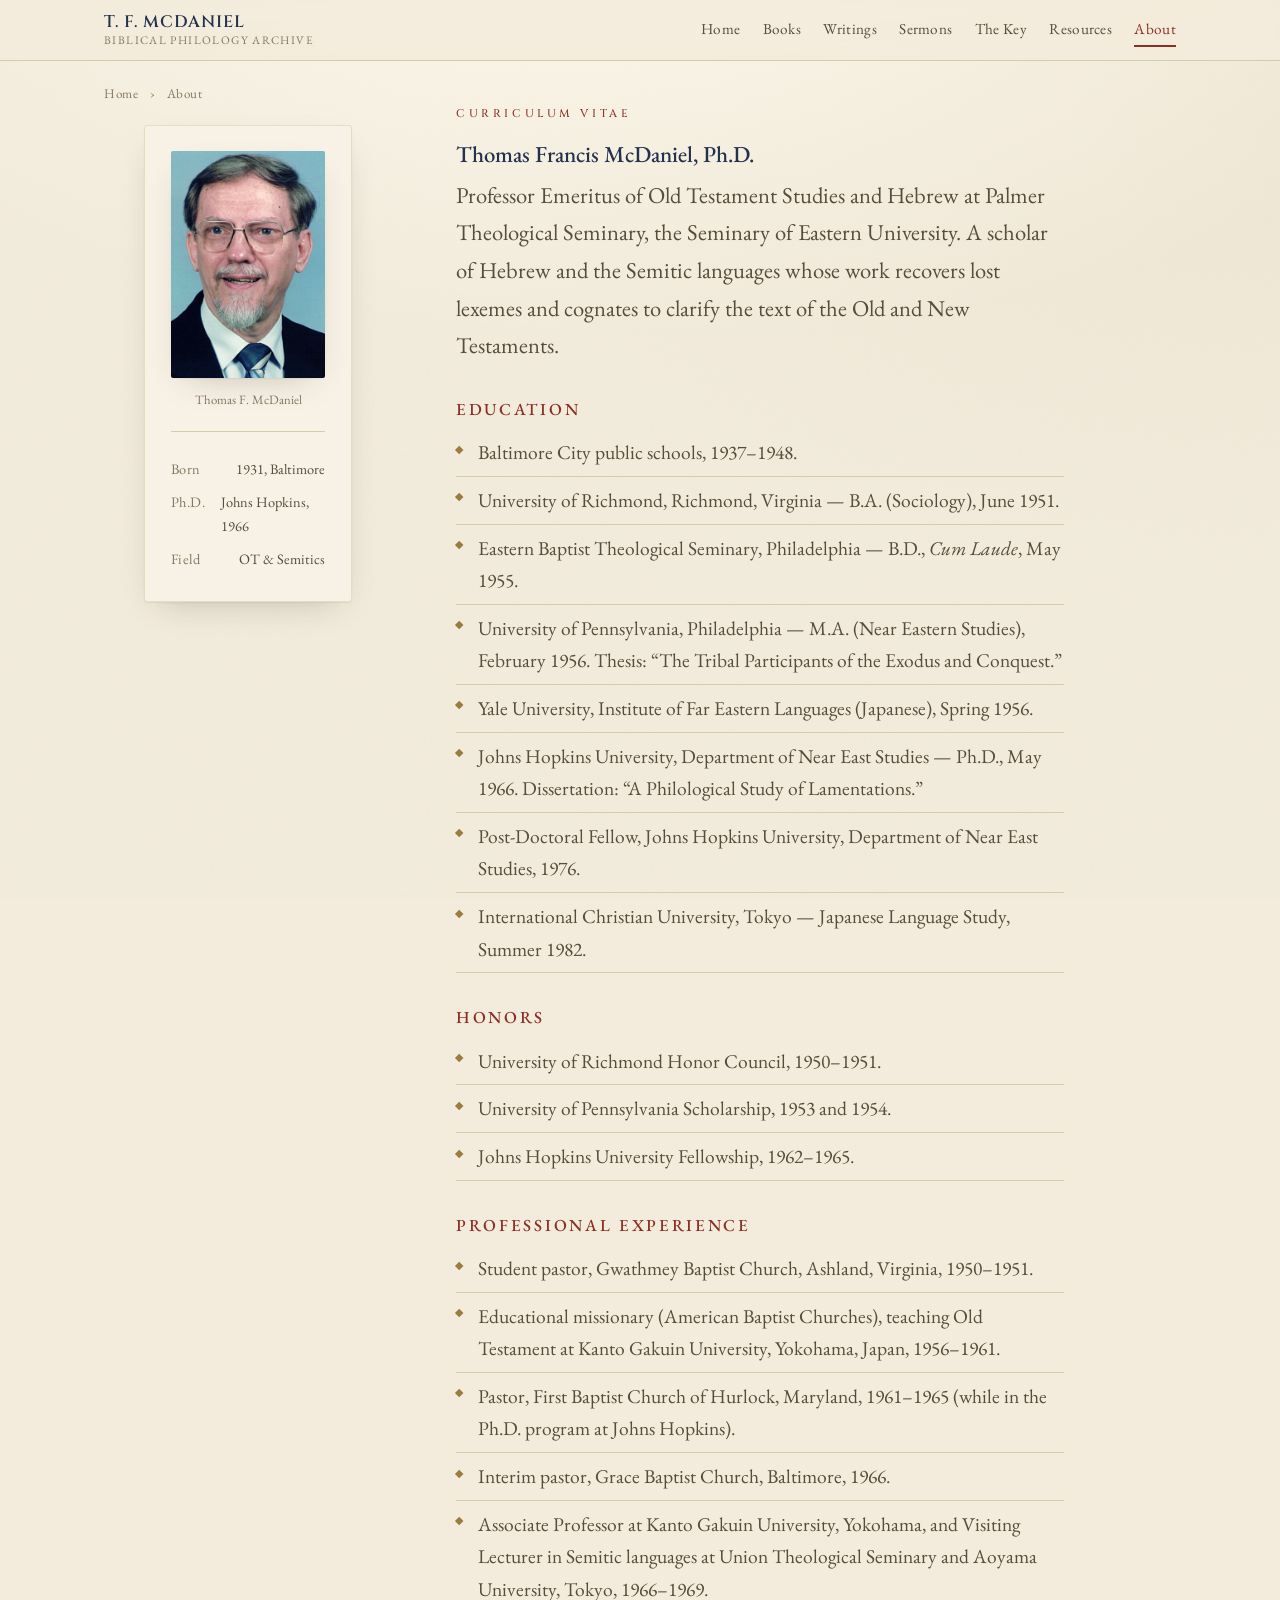
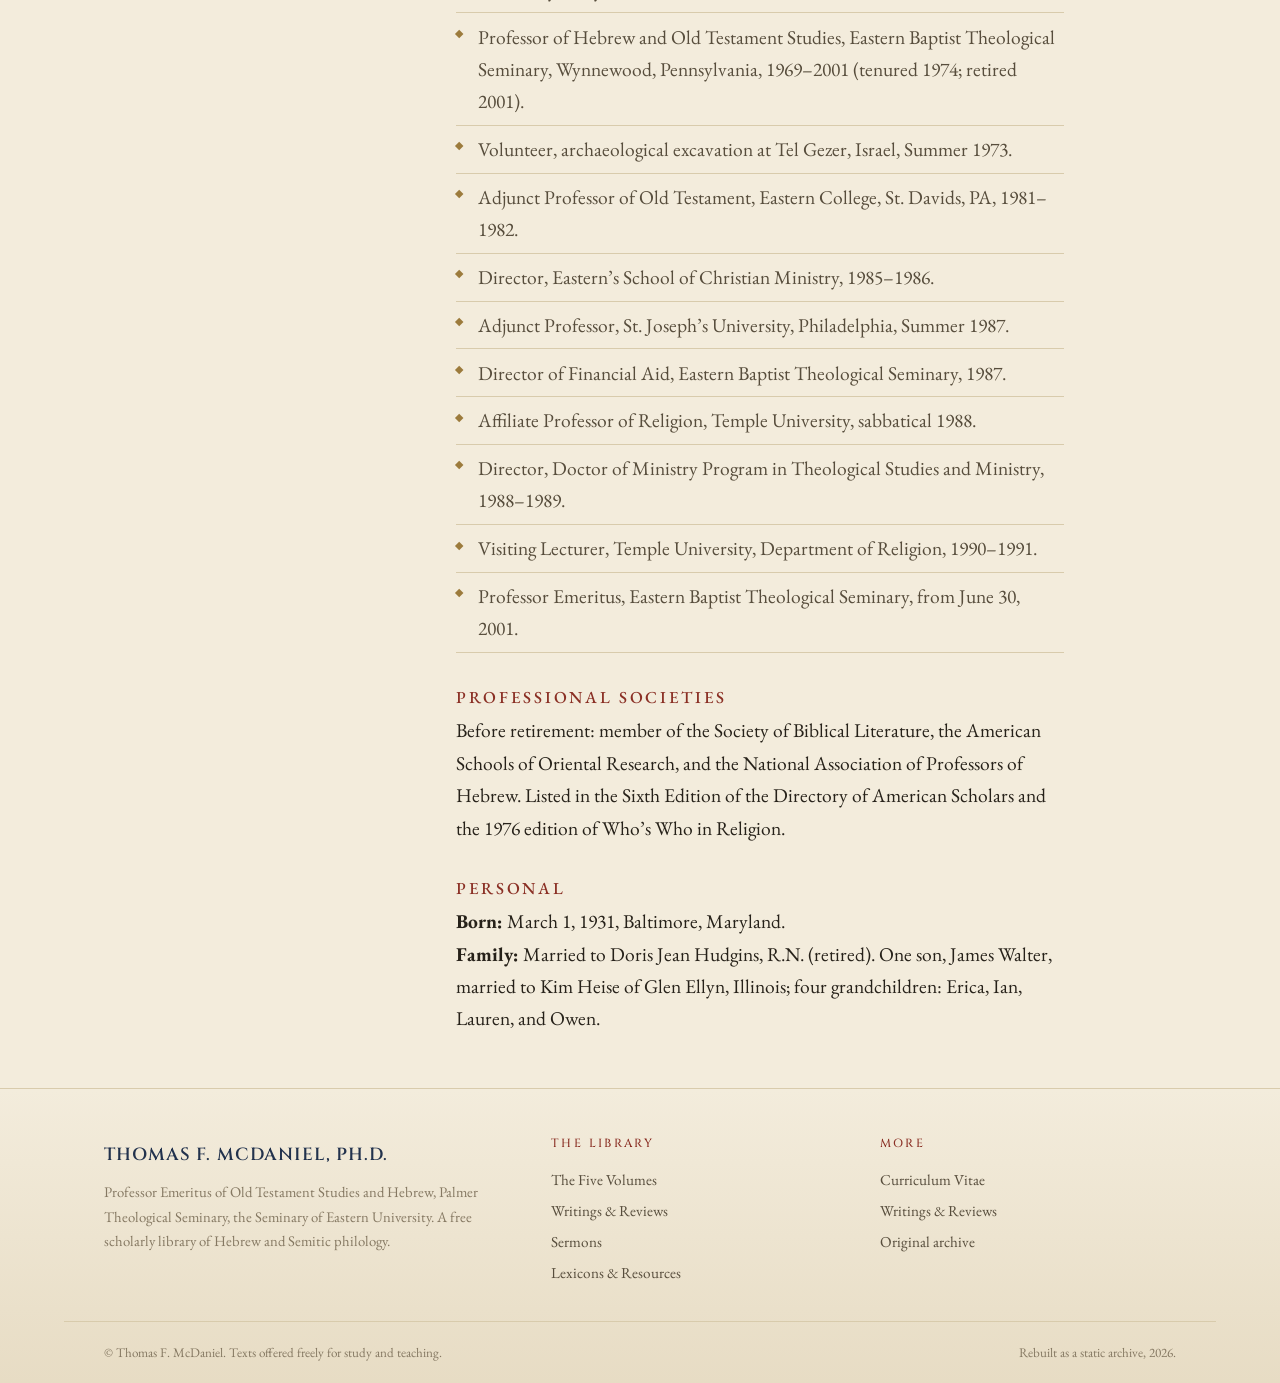
==== commit 4518cf6f: "Remove personal email (Dr. McDaniel is deceased) Drop the mailto from the footer (heading "Contact" " ====
--- a/about/index.html
+++ b/about/index.html
@@ -21,7 +21,7 @@
   <link rel="preconnect" href="https://fonts.googleapis.com">
   <link rel="preconnect" href="https://fonts.gstatic.com" crossorigin>
   <link rel="stylesheet" href="../assets/css/site.css?v=2">
-  <script type="application/ld+json">{"@context":"https://schema.org","@type":"ProfilePage","mainEntity":{"@type":"Person","name":"Thomas F. McDaniel","honorificSuffix":"Ph.D.","jobTitle":"Professor Emeritus of Old Testament Studies and Hebrew","birthDate":"1931-03-01","birthPlace":"Baltimore, Maryland","alumniOf":["University of Richmond","University of Pennsylvania","Johns Hopkins University","Eastern Baptist Theological Seminary"],"worksFor":{"@type":"CollegeOrUniversity","name":"Palmer Theological Seminary, the Seminary of Eastern University"},"knowsAbout":["Hebrew Bible","Old Testament philology","Semitic languages","Aramaic","Syriac","Arabic","Biblical interpretation"],"email":"mailto:tmcdebts1@comcast.net","url":"https://werth-code.github.io/tmcdaniel/about/"}}</script>
+  <script type="application/ld+json">{"@context":"https://schema.org","@type":"ProfilePage","mainEntity":{"@type":"Person","name":"Thomas F. McDaniel","honorificSuffix":"Ph.D.","jobTitle":"Professor Emeritus of Old Testament Studies and Hebrew","birthDate":"1931-03-01","birthPlace":"Baltimore, Maryland","alumniOf":["University of Richmond","University of Pennsylvania","Johns Hopkins University","Eastern Baptist Theological Seminary"],"worksFor":{"@type":"CollegeOrUniversity","name":"Palmer Theological Seminary, the Seminary of Eastern University"},"knowsAbout":["Hebrew Bible","Old Testament philology","Semitic languages","Aramaic","Syriac","Arabic","Biblical interpretation"],"url":"https://werth-code.github.io/tmcdaniel/about/"}}</script>
 </head>
 <body>
   <header class="masthead">
@@ -55,7 +55,6 @@
             <li><span>Ph.D.</span><span>Johns Hopkins, 1966</span></li>
             <li><span>Field</span><span>OT &amp; Semitics</span></li>
           </ul>
-          <div class="btn-row" style="margin-top:1.2rem"><a class="btn btn--ghost btn--sm" href="mailto:tmcdebts1@comcast.net">tmcdebts1@comcast.net</a></div>
         </figure>
       </aside>
       <article class="prose">
@@ -119,9 +118,9 @@
         <a href="../resources/">Lexicons &amp; Resources</a>
       </div>
       <div>
-        <h4>Contact</h4>
-        <a href="mailto:tmcdebts1@comcast.net">tmcdebts1@comcast.net</a>
+        <h4>More</h4>
         <a href="../about/">Curriculum Vitae</a>
+        <a href="../writings/">Writings &amp; Reviews</a>
         <a href="https://tmcdaniel.palmerseminary.edu" rel="nofollow">Original archive</a>
       </div>
     </div>
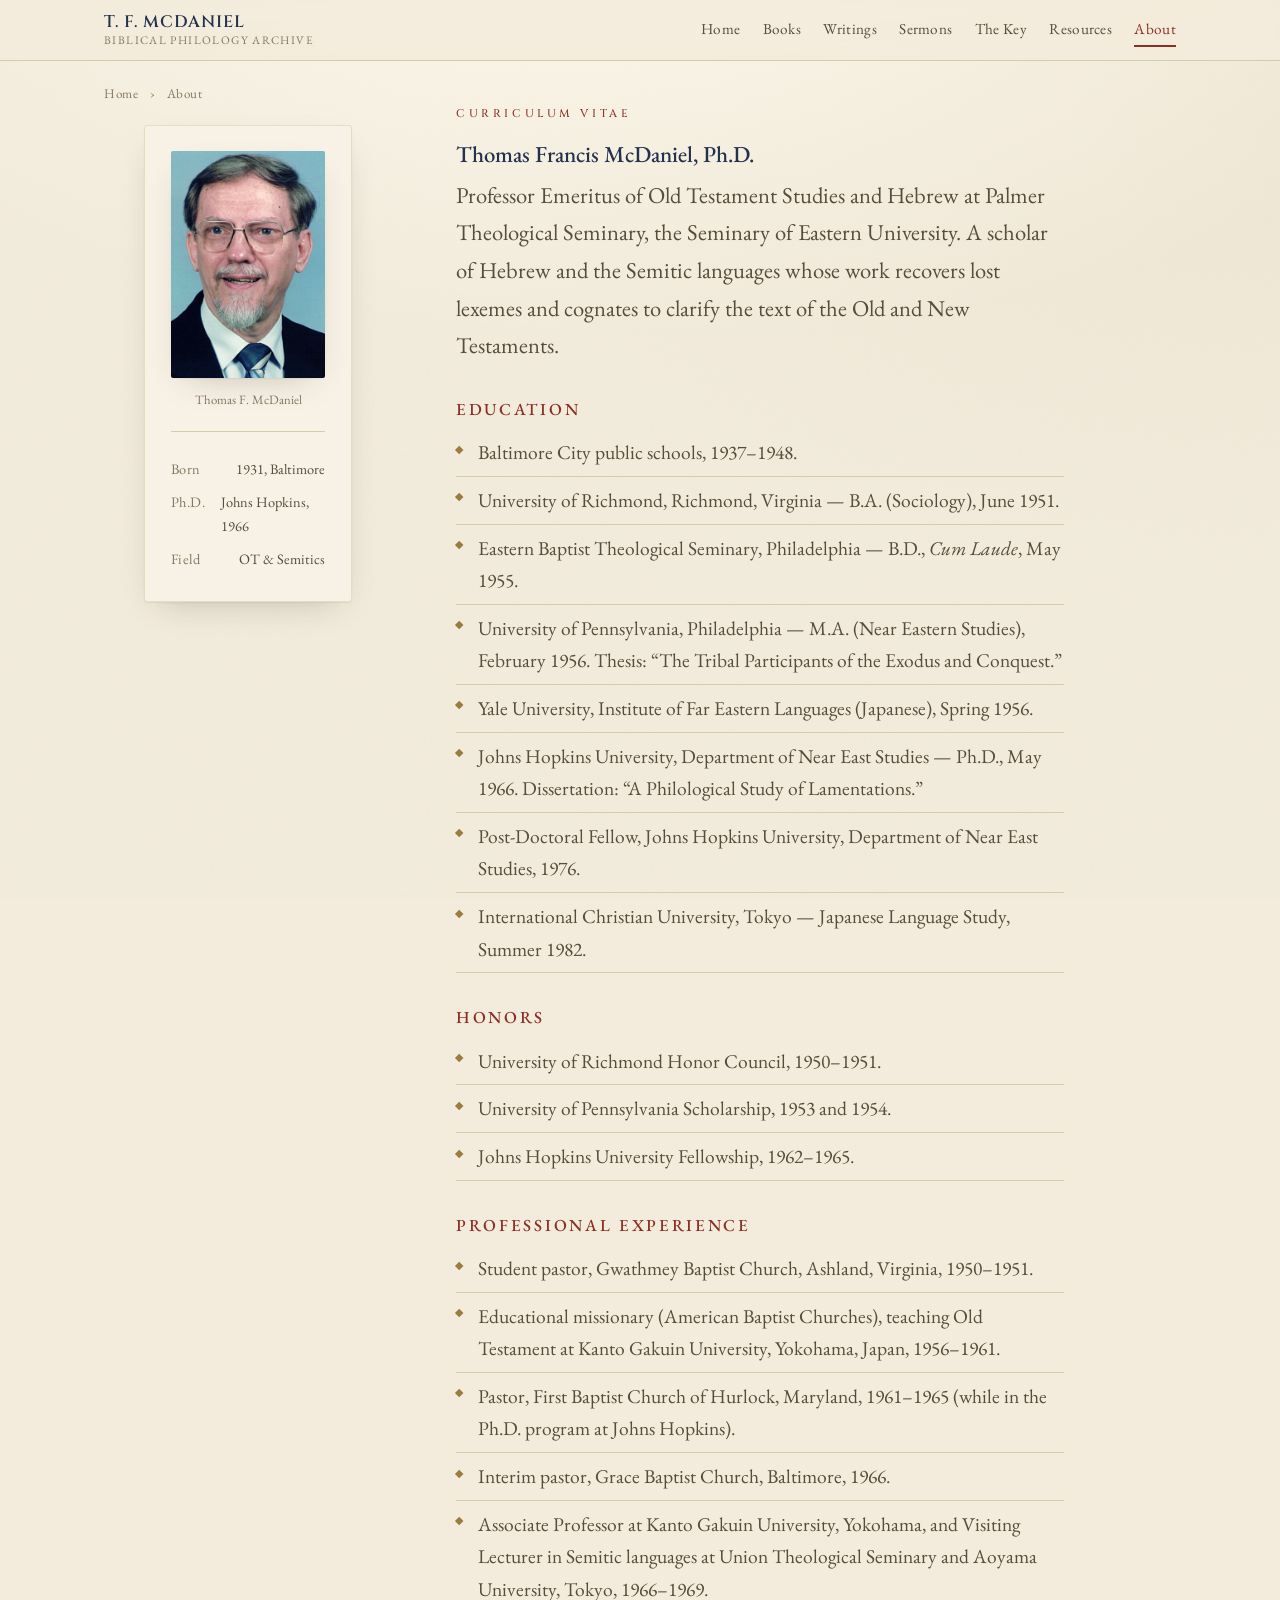
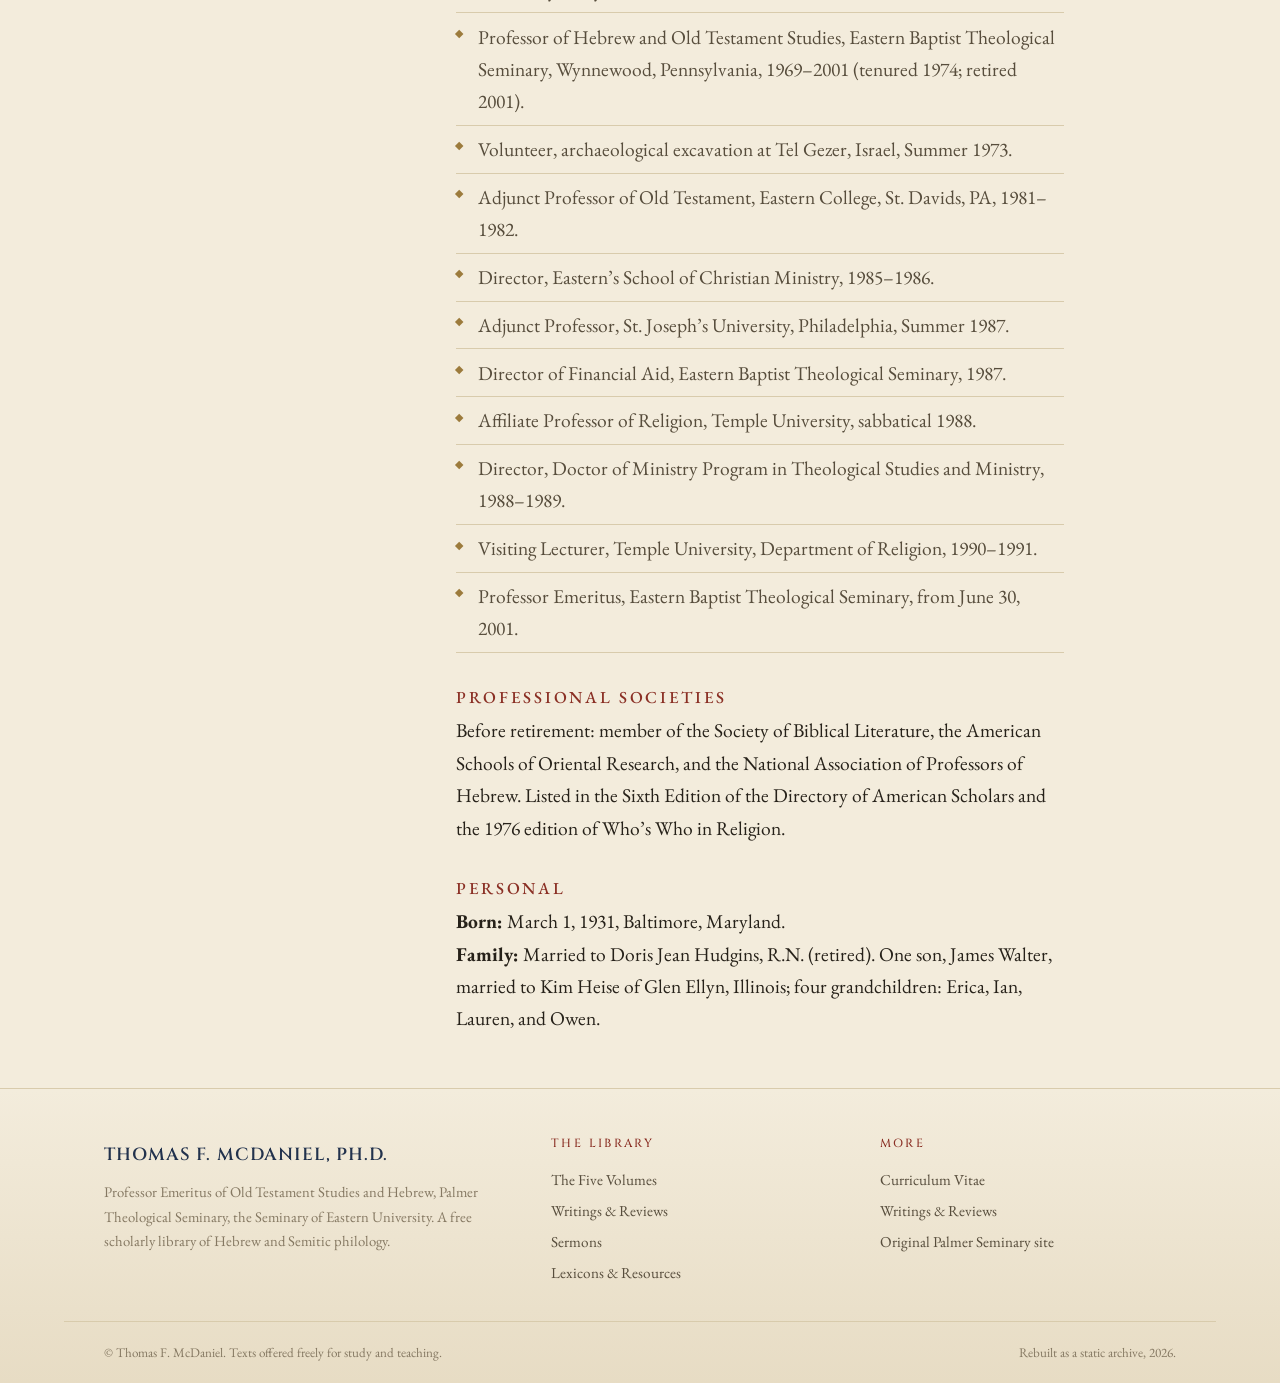
==== commit cca1feee: "Owner-requested fixes: Arabic cognates, original-site labeling, clergy-links disclaimer, Wrongly Rea" ====
--- a/about/index.html
+++ b/about/index.html
@@ -121,7 +121,7 @@
         <h4>More</h4>
         <a href="../about/">Curriculum Vitae</a>
         <a href="../writings/">Writings &amp; Reviews</a>
-        <a href="https://tmcdaniel.palmerseminary.edu" rel="nofollow">Original archive</a>
+        <a href="https://tmcdaniel.palmerseminary.edu" rel="nofollow">Original Palmer Seminary site</a>
       </div>
     </div>
     <div class="wrap foot__legal">
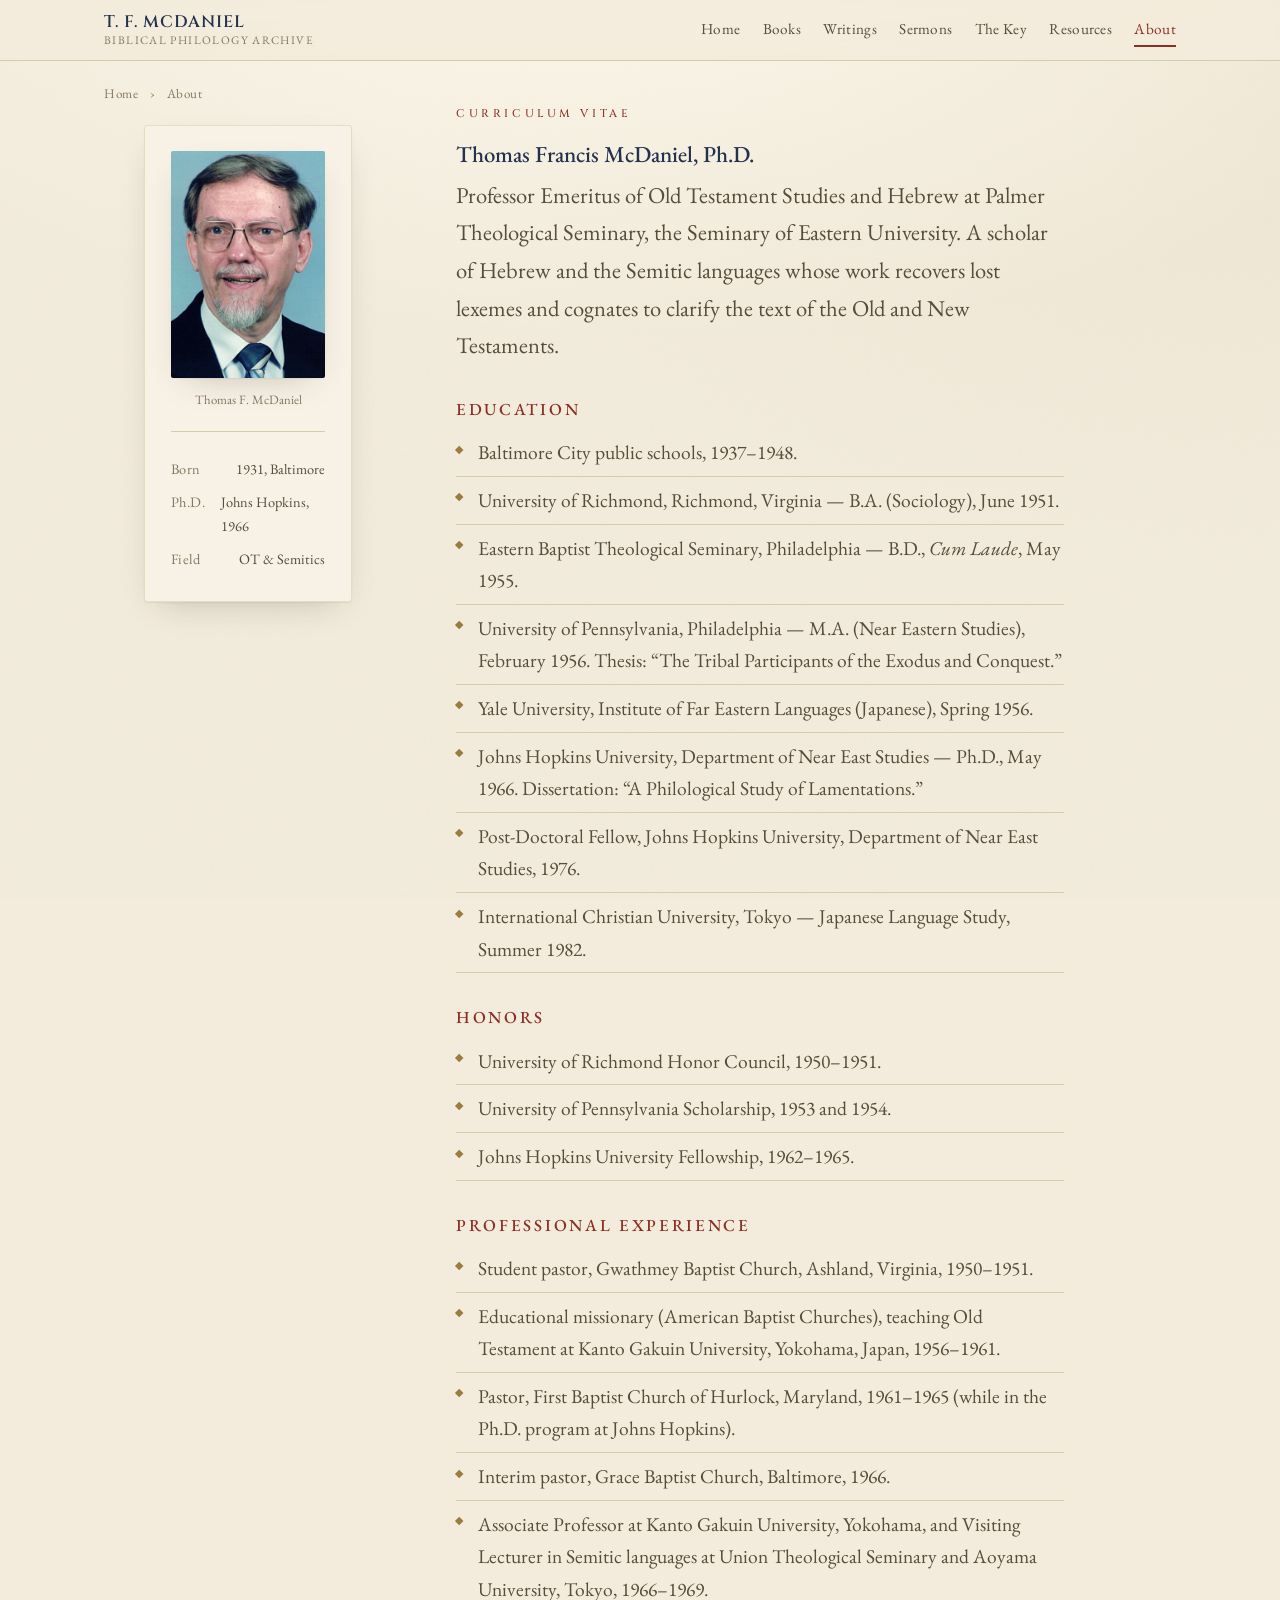
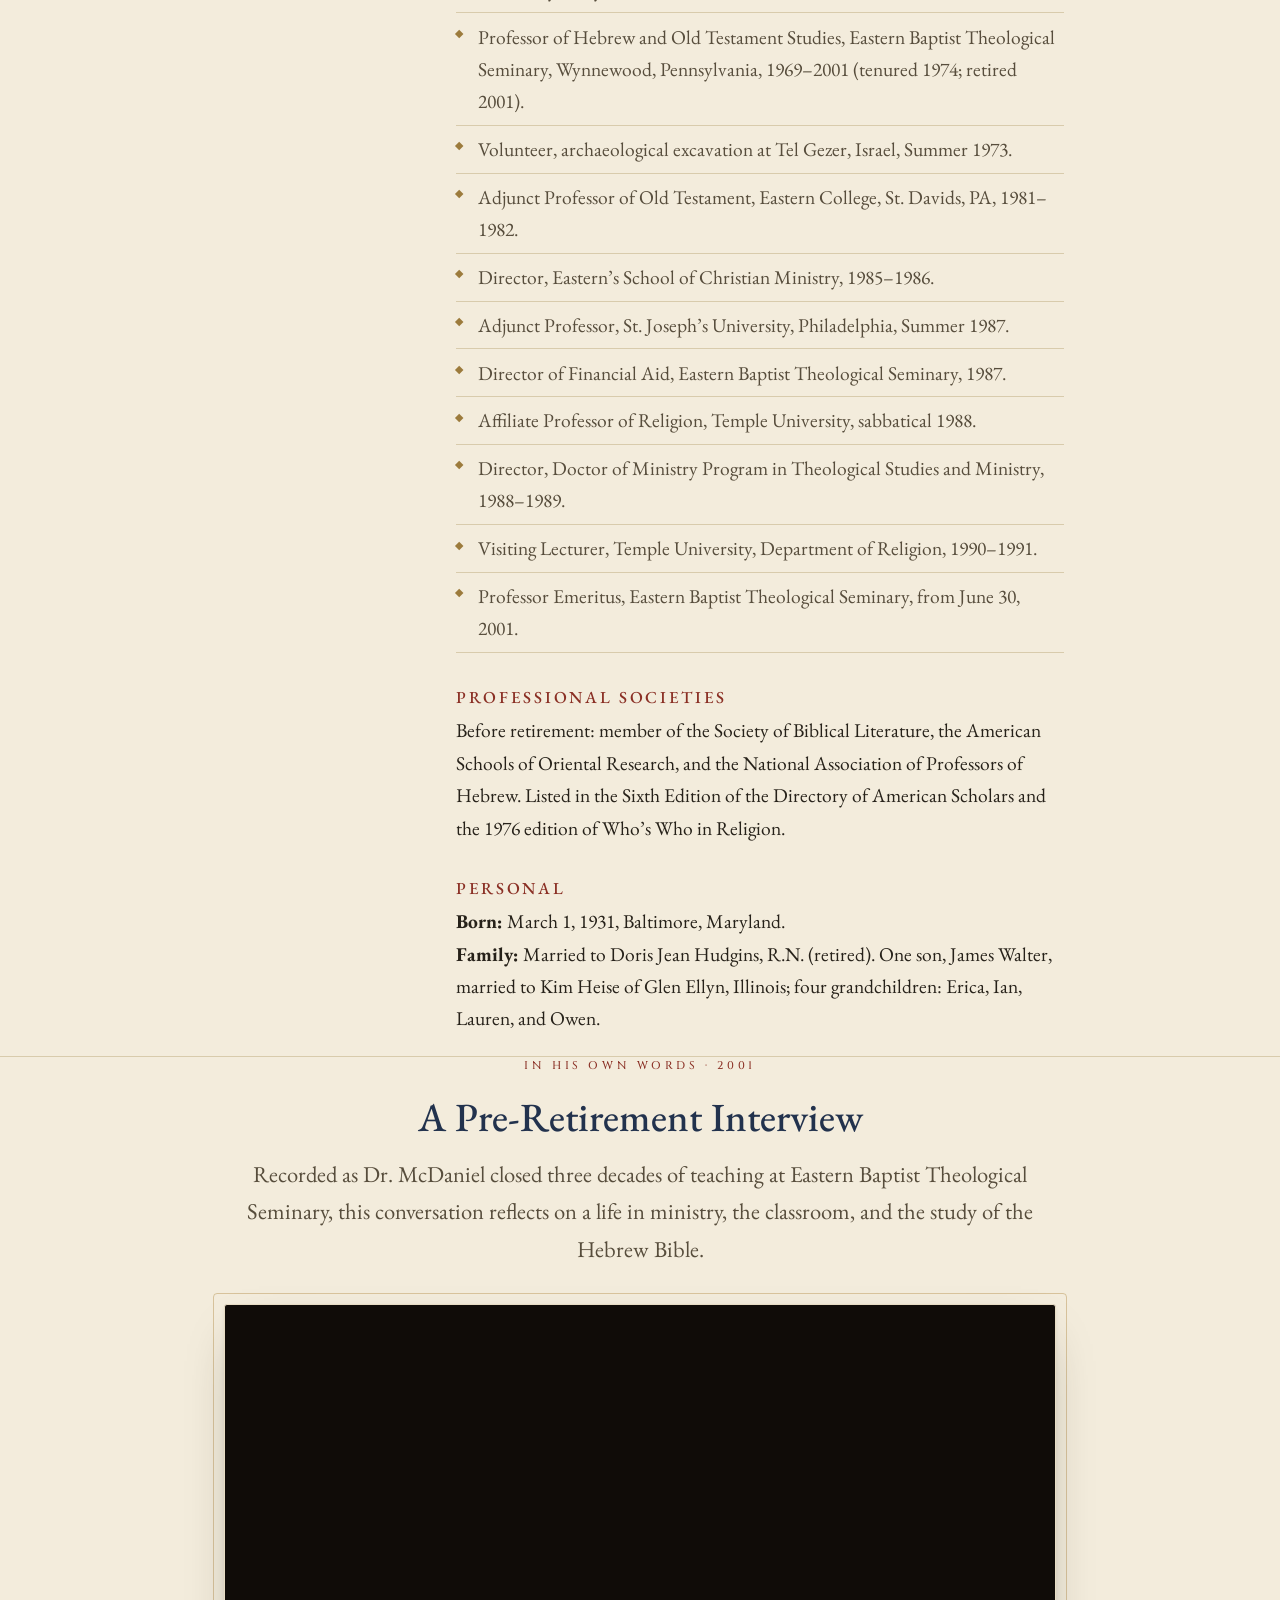
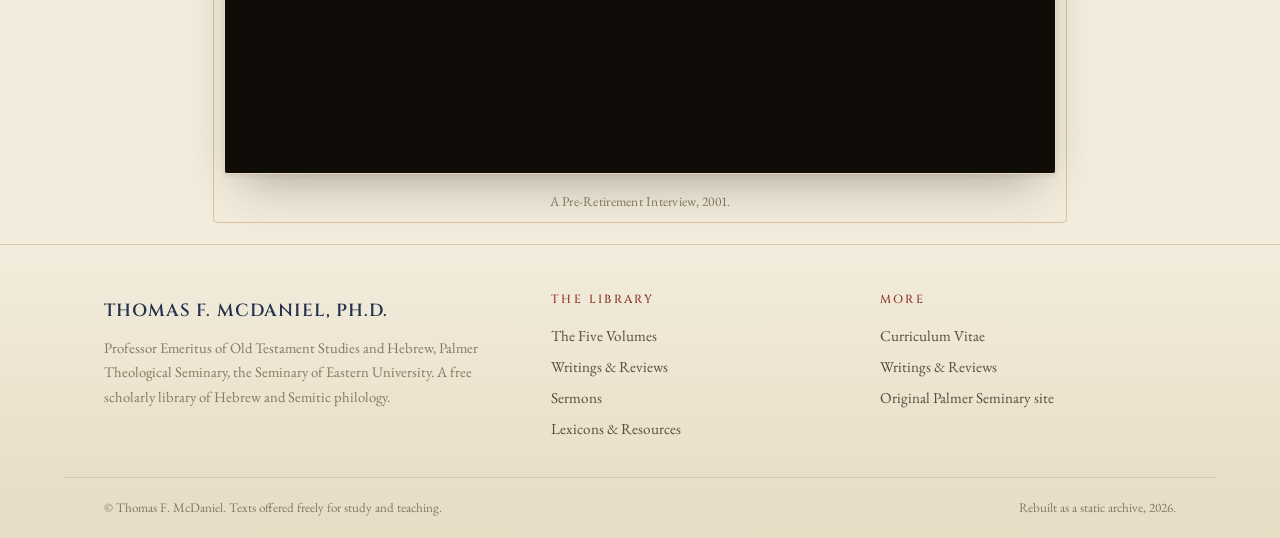
==== commit 24ffb3d3: "Move retirement-interview video from home to its own section on About Homepage volumes/cards no long" ====
--- a/about/index.html
+++ b/about/index.html
@@ -20,8 +20,8 @@
   <meta name="twitter:image" content="https://werth-code.github.io/tmcdaniel/assets/img/mcdaniel-1990.jpg">
   <link rel="preconnect" href="https://fonts.googleapis.com">
   <link rel="preconnect" href="https://fonts.gstatic.com" crossorigin>
-  <link rel="stylesheet" href="../assets/css/site.css?v=2">
-  <script type="application/ld+json">{"@context":"https://schema.org","@type":"ProfilePage","mainEntity":{"@type":"Person","name":"Thomas F. McDaniel","honorificSuffix":"Ph.D.","jobTitle":"Professor Emeritus of Old Testament Studies and Hebrew","birthDate":"1931-03-01","birthPlace":"Baltimore, Maryland","alumniOf":["University of Richmond","University of Pennsylvania","Johns Hopkins University","Eastern Baptist Theological Seminary"],"worksFor":{"@type":"CollegeOrUniversity","name":"Palmer Theological Seminary, the Seminary of Eastern University"},"knowsAbout":["Hebrew Bible","Old Testament philology","Semitic languages","Aramaic","Syriac","Arabic","Biblical interpretation"],"url":"https://werth-code.github.io/tmcdaniel/about/"}}</script>
+  <link rel="stylesheet" href="../assets/css/site.css?v=4">
+  <script type="application/ld+json">[{"@context":"https://schema.org","@type":"ProfilePage","mainEntity":{"@type":"Person","name":"Thomas F. McDaniel","honorificSuffix":"Ph.D.","jobTitle":"Professor Emeritus of Old Testament Studies and Hebrew","birthDate":"1931-03-01","birthPlace":"Baltimore, Maryland","alumniOf":["University of Richmond","University of Pennsylvania","Johns Hopkins University","Eastern Baptist Theological Seminary"],"worksFor":{"@type":"CollegeOrUniversity","name":"Palmer Theological Seminary, the Seminary of Eastern University"},"knowsAbout":["Hebrew Bible","Old Testament philology","Semitic languages","Aramaic","Syriac","Arabic","Biblical interpretation"],"url":"https://werth-code.github.io/tmcdaniel/about/"}},{"@context":"https://schema.org","@type":"VideoObject","name":"Thomas F. McDaniel — A Pre-Retirement Interview (2001)","description":"Recorded as Dr. McDaniel closed three decades of teaching at Eastern Baptist Theological Seminary, this conversation reflects on a life in ministry, the classroom, and the study of the Hebrew Bible.","uploadDate":"2001-06-01","thumbnailUrl":"https://i.ytimg.com/vi/72OGscbZdHY/hqdefault.jpg","embedUrl":"https://www.youtube-nocookie.com/embed/72OGscbZdHY","contentUrl":"https://www.youtube.com/watch?v=72OGscbZdHY"}]</script>
 </head>
 <body>
   <header class="masthead">
@@ -103,6 +103,21 @@
       </article>
     </div>
   </section>
+  <hr class="rule">
+  <section class="wrap" id="interview">
+    <div class="section-head" style="text-align:center">
+      <p class="eyebrow">In His Own Words &middot; 2001</p>
+      <h2>A Pre-Retirement Interview</h2>
+      <p class="lede narrow" style="margin:0 auto">Recorded as Dr. McDaniel closed three decades of teaching at Eastern Baptist Theological Seminary, this conversation reflects on a life in ministry, the classroom, and the study of the Hebrew Bible.</p>
+    </div>
+    <figure class="video">
+      <span class="video__edge"></span>
+      <div class="video__frame">
+        <iframe src="https://www.youtube-nocookie.com/embed/72OGscbZdHY?rel=0" title="Thomas F. McDaniel — A Pre-Retirement Interview (2001)" loading="lazy" allow="accelerometer; autoplay; clipboard-write; encrypted-media; gyroscope; picture-in-picture" allowfullscreen></iframe>
+      </div>
+      <figcaption>A Pre-Retirement Interview, 2001.</figcaption>
+    </figure>
+  </section>
   </main>
   <footer class="foot">
     <div class="wrap foot__inner">
--- a/assets/css/site.css
+++ b/assets/css/site.css
@@ -132,6 +132,13 @@
 .hero__portrait figcaption{font-size:.78rem;color:var(--ink-faint);text-align:center;margin-top:.6rem;letter-spacing:.04em}
 .hero__frame{position:absolute;inset:-.7rem;border:1px solid var(--gold-soft);border-radius:3px;pointer-events:none;opacity:.6}
 
+/* video embed (retirement interview) */
+.video{position:relative;max-width:52rem;margin:1rem auto 0}
+.video__frame{position:relative;padding-top:56.25%;border:1px solid var(--paper-edge);border-radius:3px;overflow:hidden;box-shadow:var(--shadow-lift);background:#100c08}
+.video__frame iframe{position:absolute;inset:0;width:100%;height:100%;border:0}
+.video__edge{position:absolute;inset:-.7rem;border:1px solid var(--gold-soft);border-radius:4px;pointer-events:none;opacity:.55}
+.video figcaption{font-size:.84rem;color:var(--ink-faint);text-align:center;margin-top:1rem;letter-spacing:.02em}
+
 /* multiscript banner */
 .scripts{display:flex;flex-wrap:wrap;gap:1.4rem 2rem;align-items:center;justify-content:center;padding:1.4rem 0;opacity:.9}
 .scripts img{height:1.5rem;width:auto;opacity:.78;filter:sepia(.3) brightness(.4) saturate(1.6)}
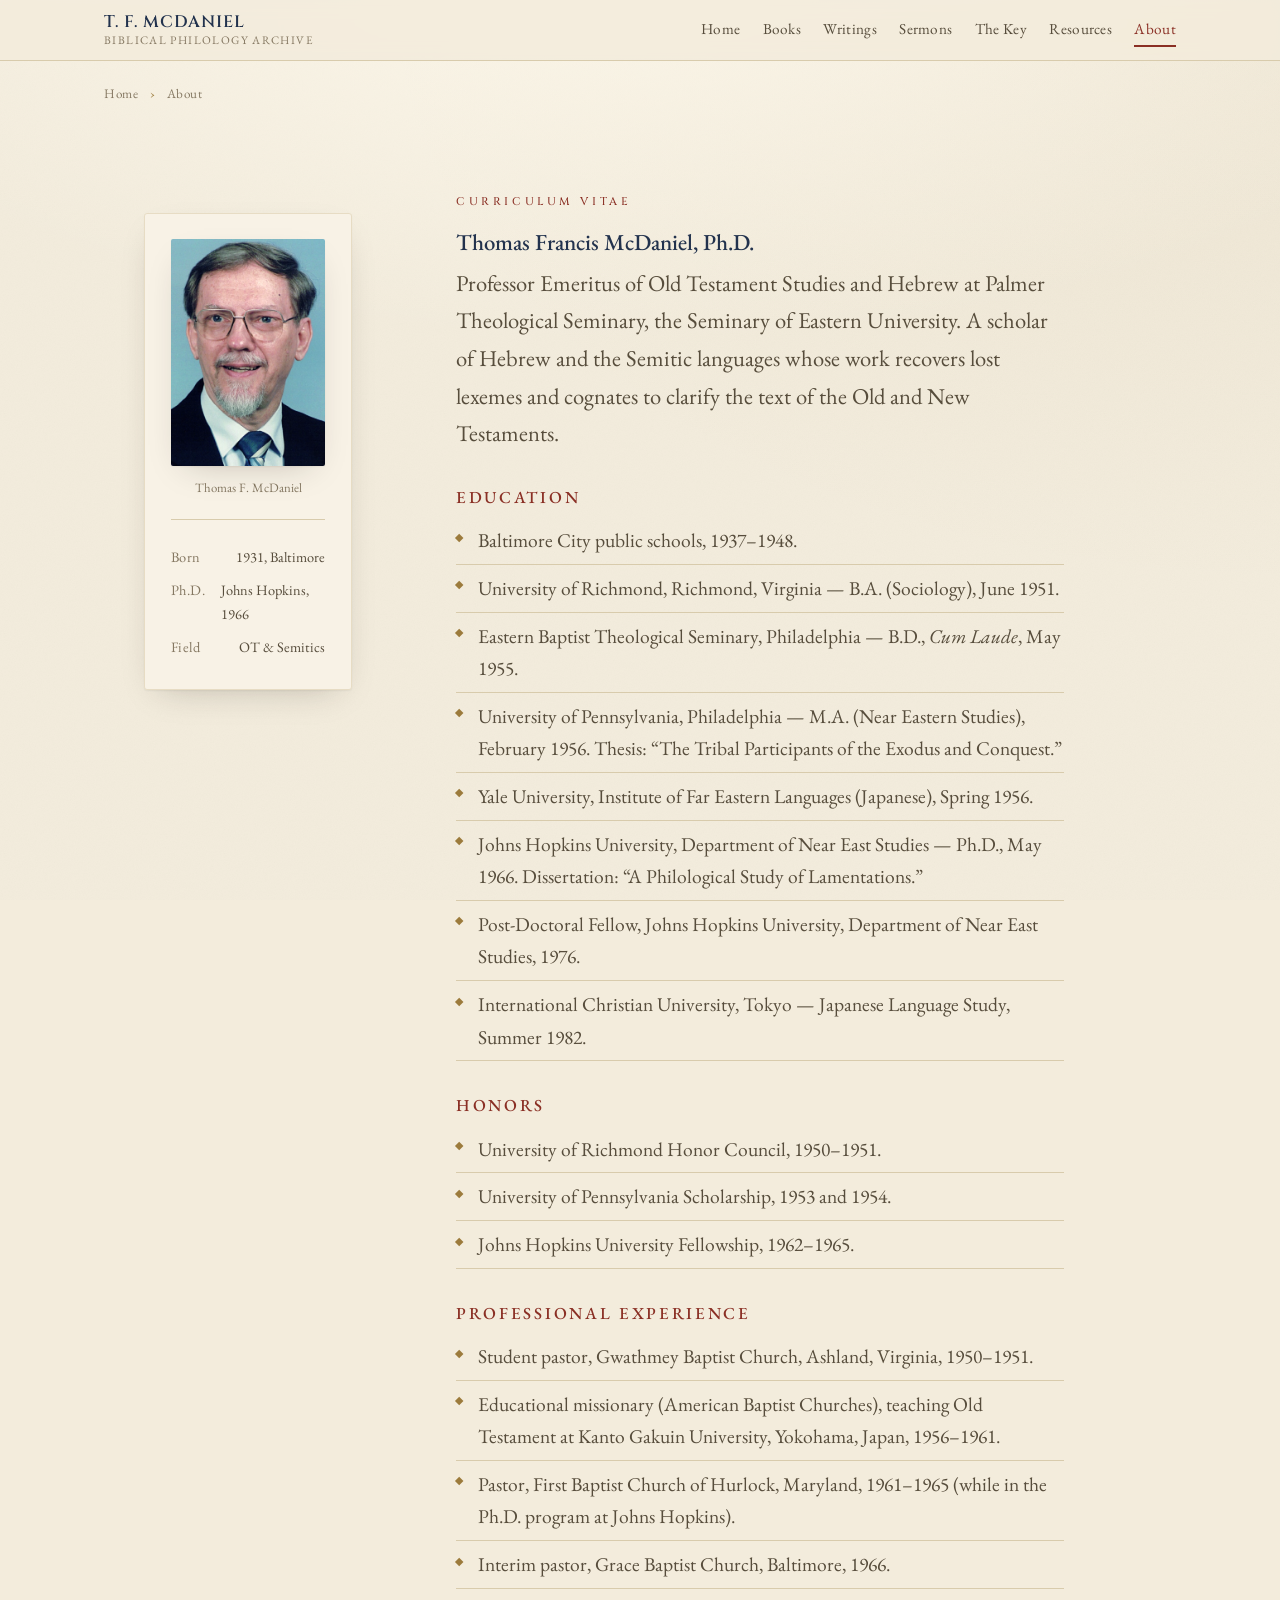
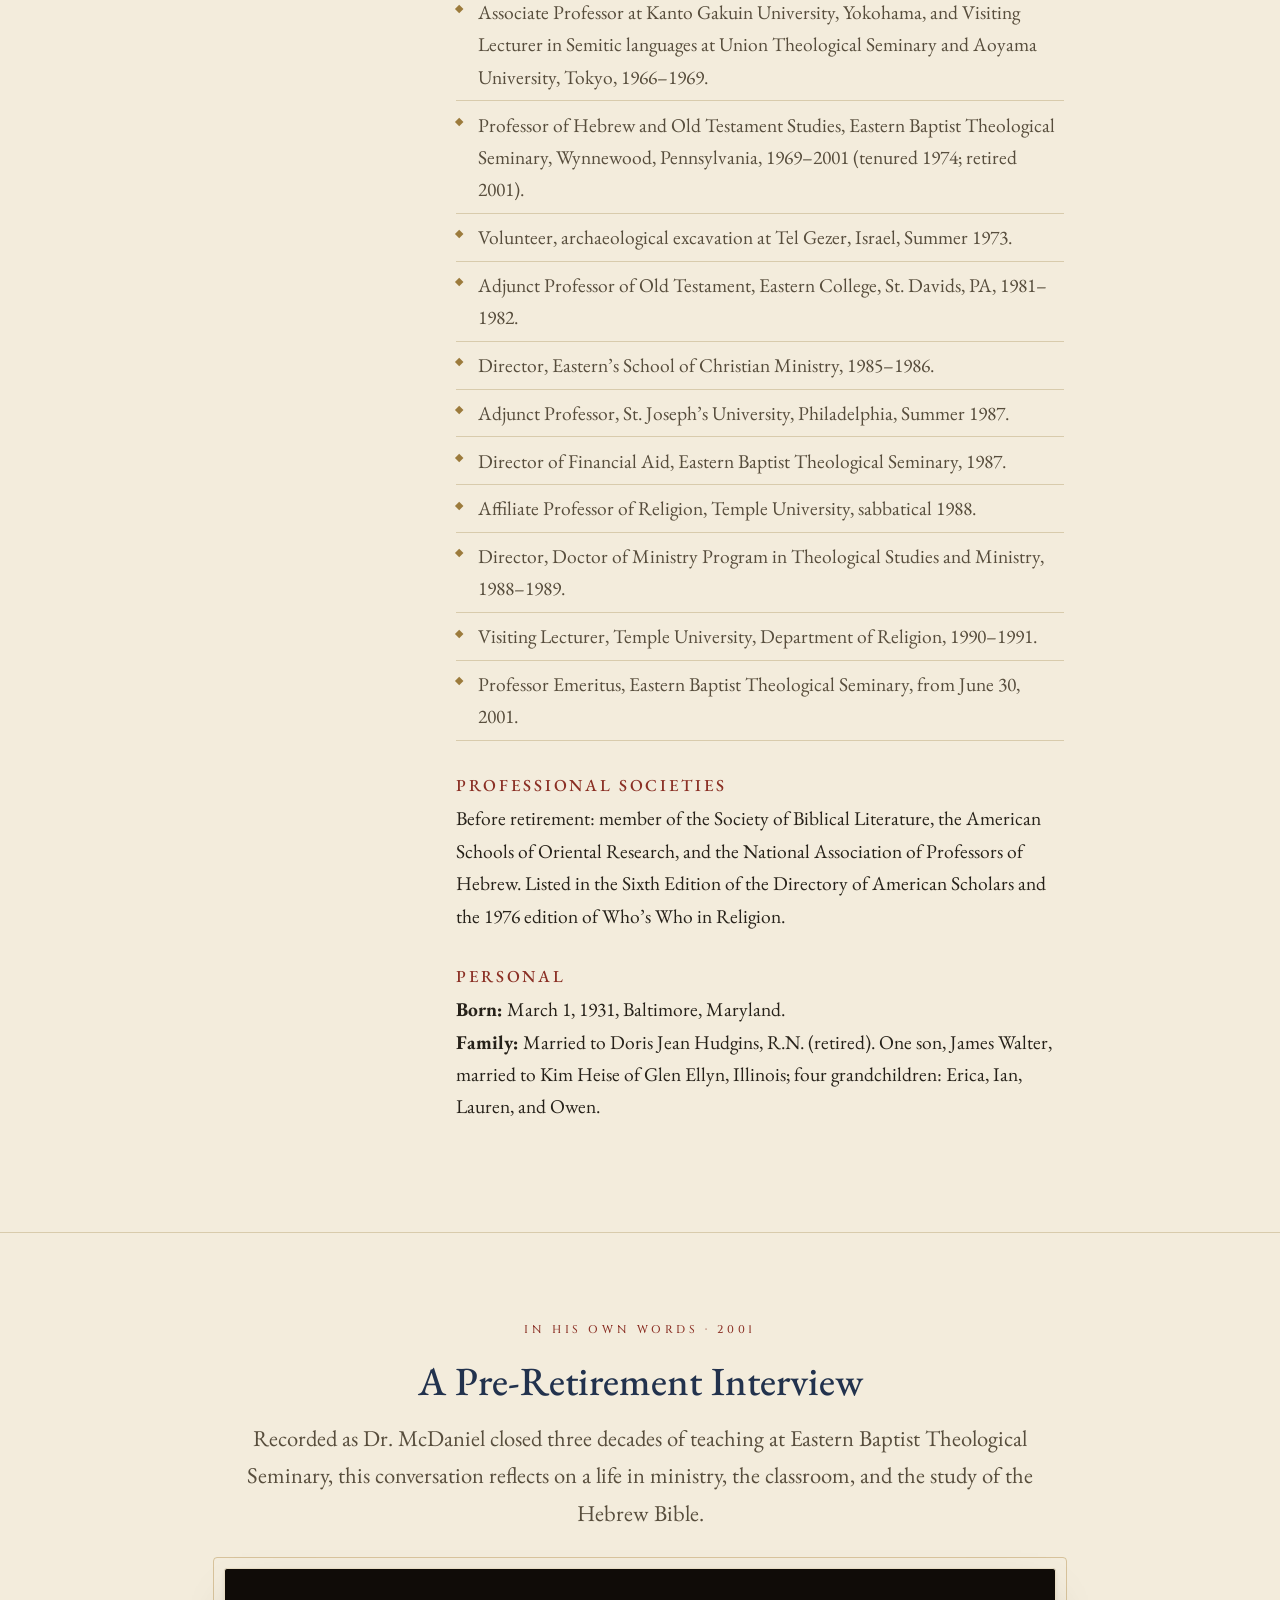
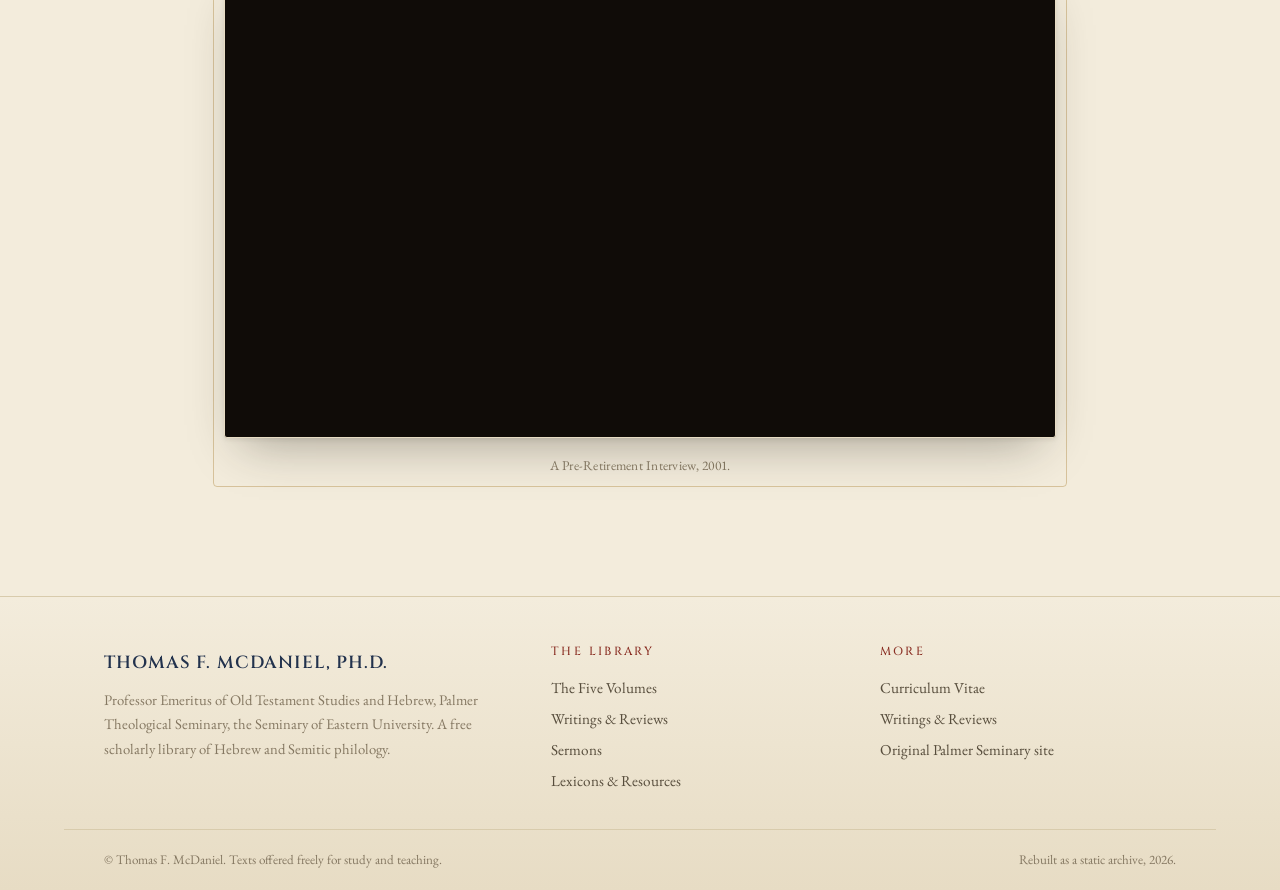
==== commit 405125ae: "Fix section vertical padding: .wrap shorthand was zeroing it site-wide .wrap used `padding: 0 <h>` (" ====
--- a/about/index.html
+++ b/about/index.html
@@ -20,7 +20,7 @@
   <meta name="twitter:image" content="https://werth-code.github.io/tmcdaniel/assets/img/mcdaniel-1990.jpg">
   <link rel="preconnect" href="https://fonts.googleapis.com">
   <link rel="preconnect" href="https://fonts.gstatic.com" crossorigin>
-  <link rel="stylesheet" href="../assets/css/site.css?v=4">
+  <link rel="stylesheet" href="../assets/css/site.css?v=5">
   <script type="application/ld+json">[{"@context":"https://schema.org","@type":"ProfilePage","mainEntity":{"@type":"Person","name":"Thomas F. McDaniel","honorificSuffix":"Ph.D.","jobTitle":"Professor Emeritus of Old Testament Studies and Hebrew","birthDate":"1931-03-01","birthPlace":"Baltimore, Maryland","alumniOf":["University of Richmond","University of Pennsylvania","Johns Hopkins University","Eastern Baptist Theological Seminary"],"worksFor":{"@type":"CollegeOrUniversity","name":"Palmer Theological Seminary, the Seminary of Eastern University"},"knowsAbout":["Hebrew Bible","Old Testament philology","Semitic languages","Aramaic","Syriac","Arabic","Biblical interpretation"],"url":"https://werth-code.github.io/tmcdaniel/about/"}},{"@context":"https://schema.org","@type":"VideoObject","name":"Thomas F. McDaniel — A Pre-Retirement Interview (2001)","description":"Recorded as Dr. McDaniel closed three decades of teaching at Eastern Baptist Theological Seminary, this conversation reflects on a life in ministry, the classroom, and the study of the Hebrew Bible.","uploadDate":"2001-06-01","thumbnailUrl":"https://i.ytimg.com/vi/72OGscbZdHY/hqdefault.jpg","embedUrl":"https://www.youtube-nocookie.com/embed/72OGscbZdHY","contentUrl":"https://www.youtube.com/watch?v=72OGscbZdHY"}]</script>
 </head>
 <body>
--- a/assets/css/site.css
+++ b/assets/css/site.css
@@ -74,7 +74,7 @@
 .script{font-size:1.05em}
 
 /* ---- layout -------------------------------------------------------------- */
-.wrap{width:100%;max-width:72rem;margin:0 auto;padding:0 clamp(1.1rem,4vw,2.5rem)}
+.wrap{width:100%;max-width:72rem;margin:0 auto;padding-left:clamp(1.1rem,4vw,2.5rem);padding-right:clamp(1.1rem,4vw,2.5rem)}
 .narrow{max-width:52rem}
 section{padding-top:clamp(3rem,7vw,5.5rem);padding-bottom:clamp(3rem,7vw,5.5rem)}
 .rule{border:0;height:1px;background:var(--rule);margin:0}
